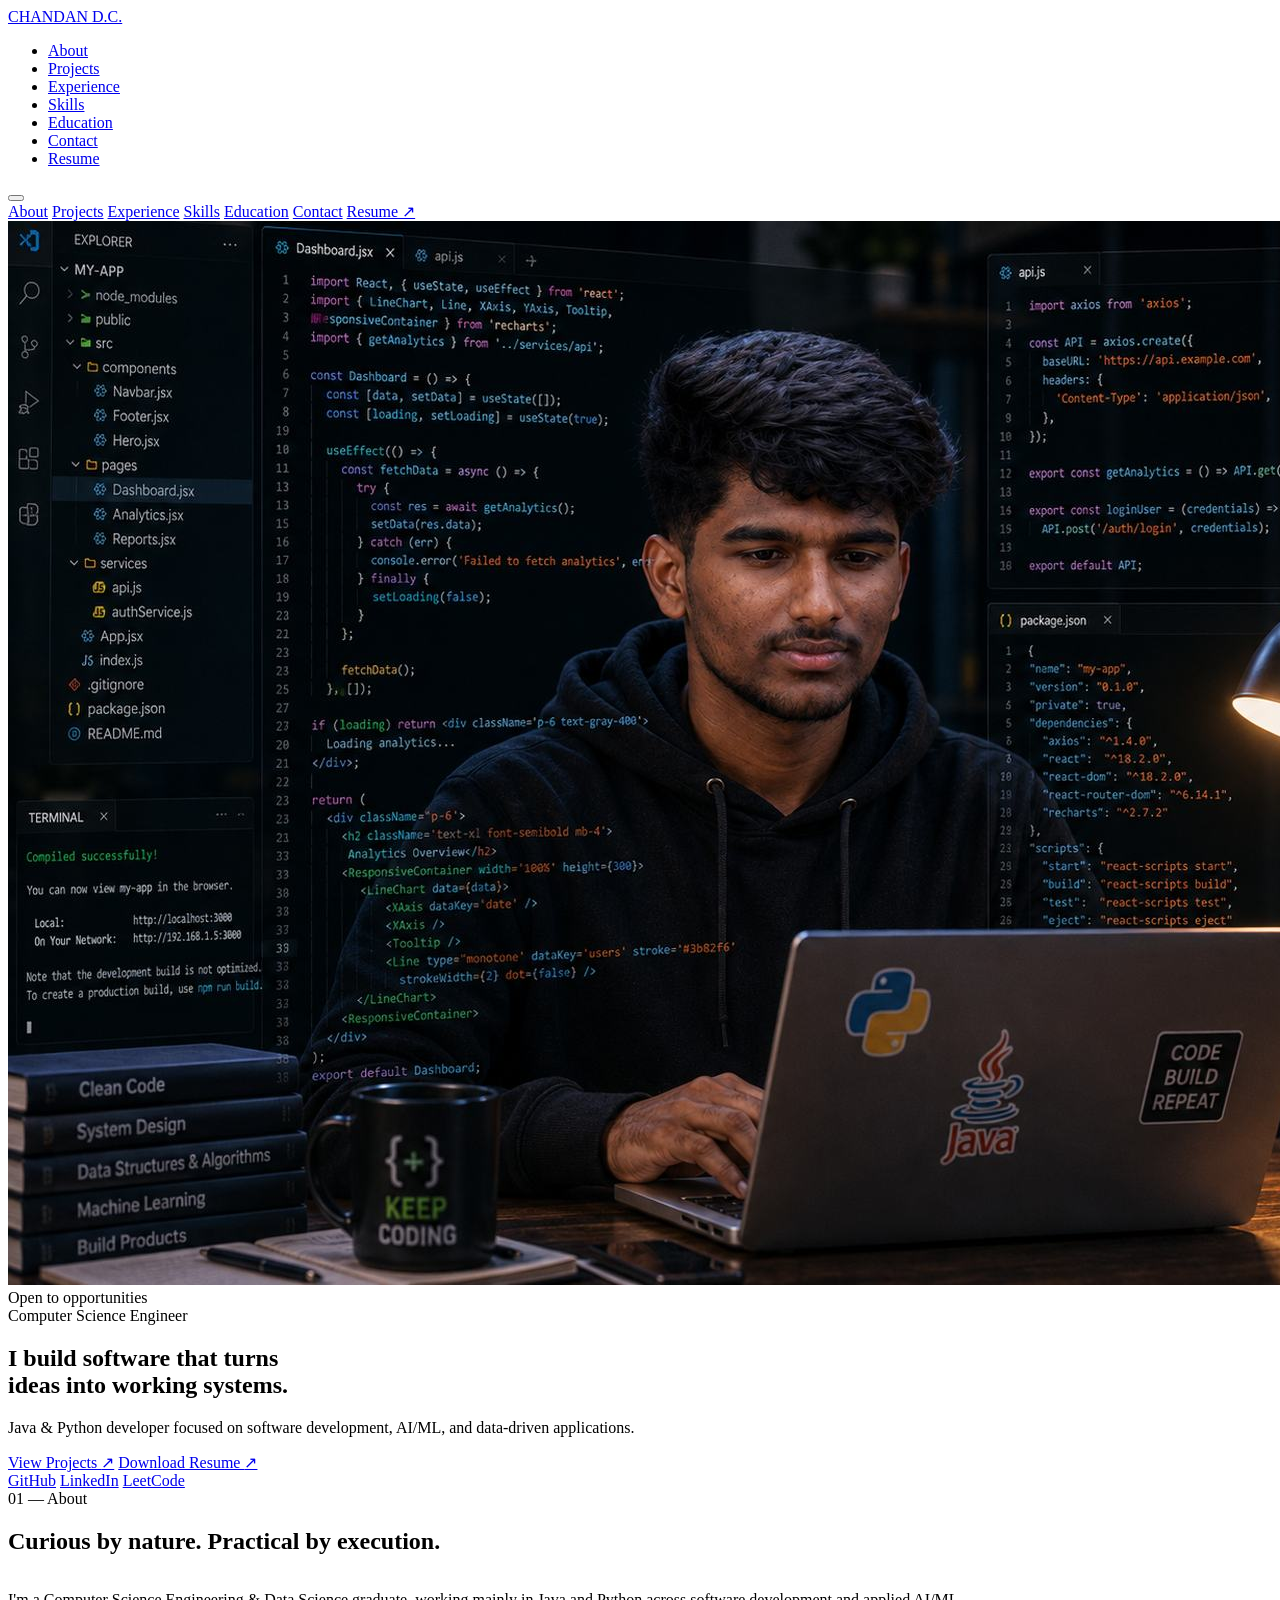
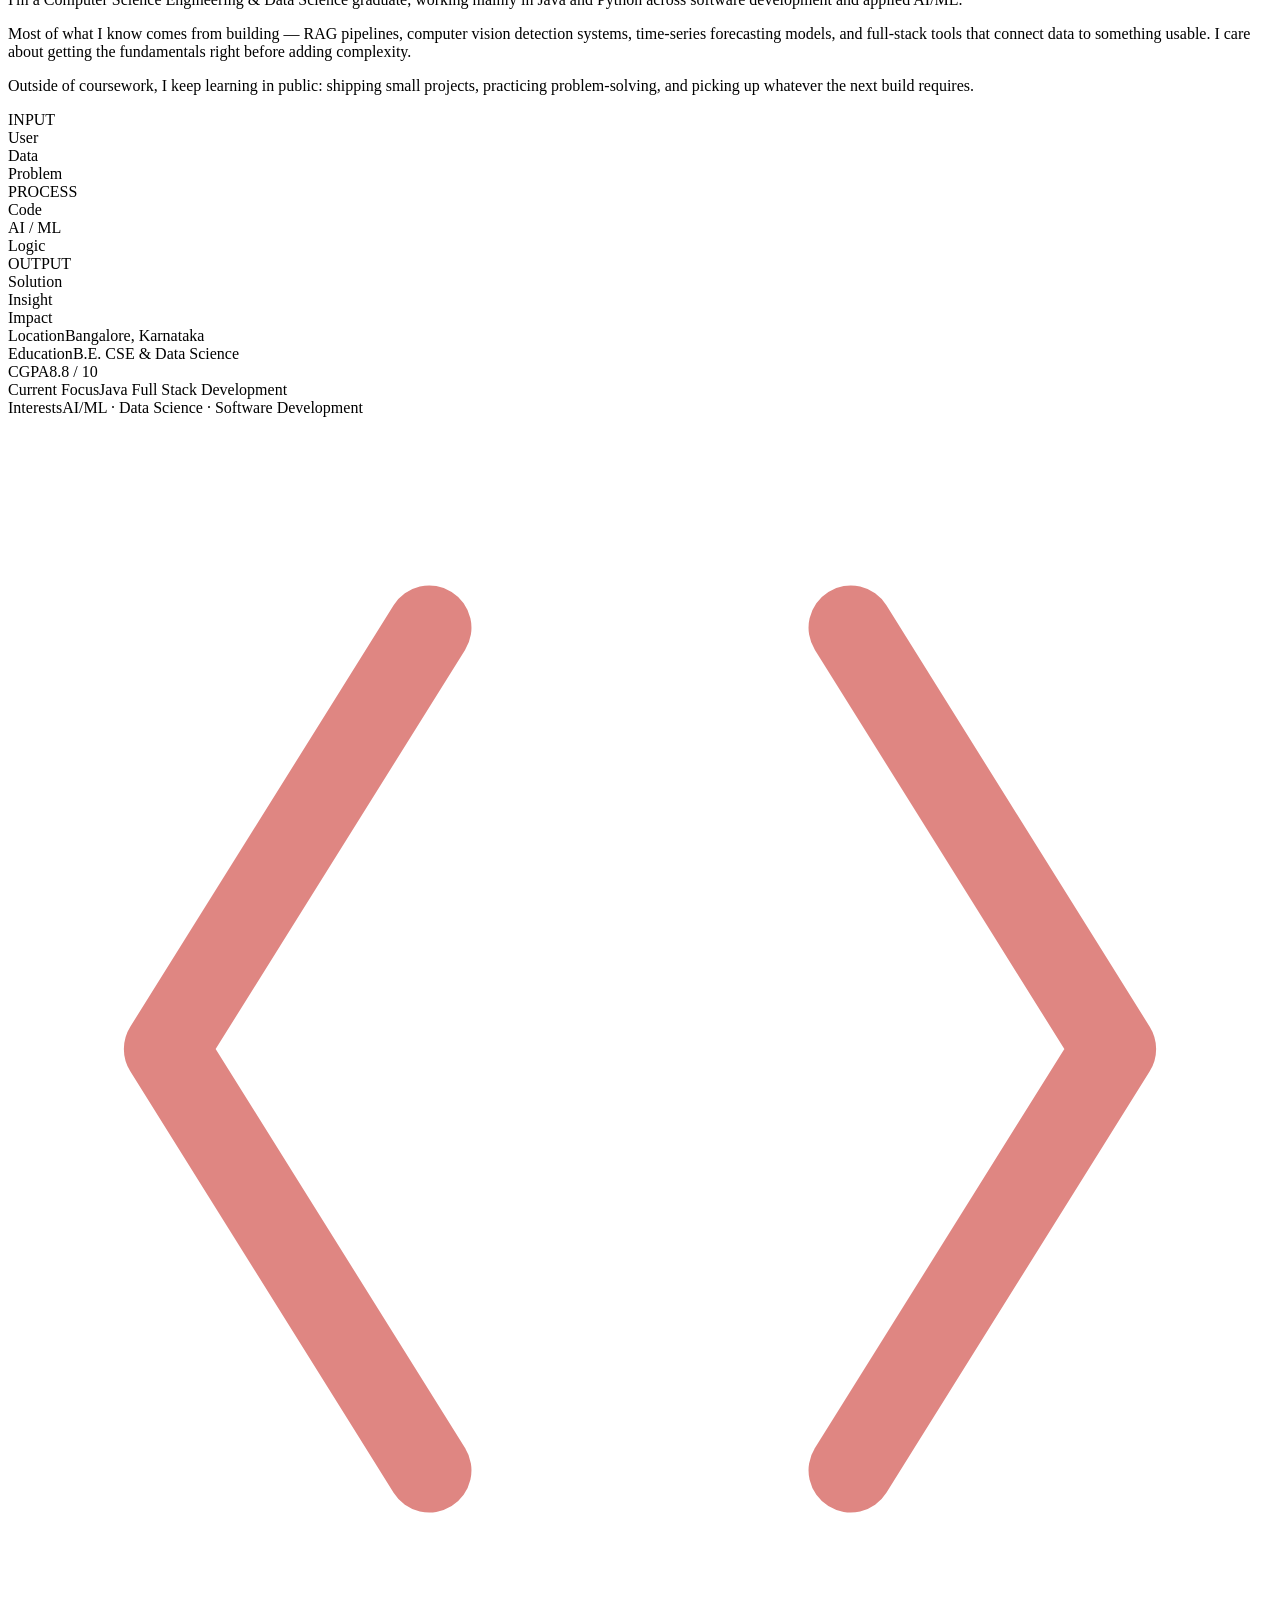
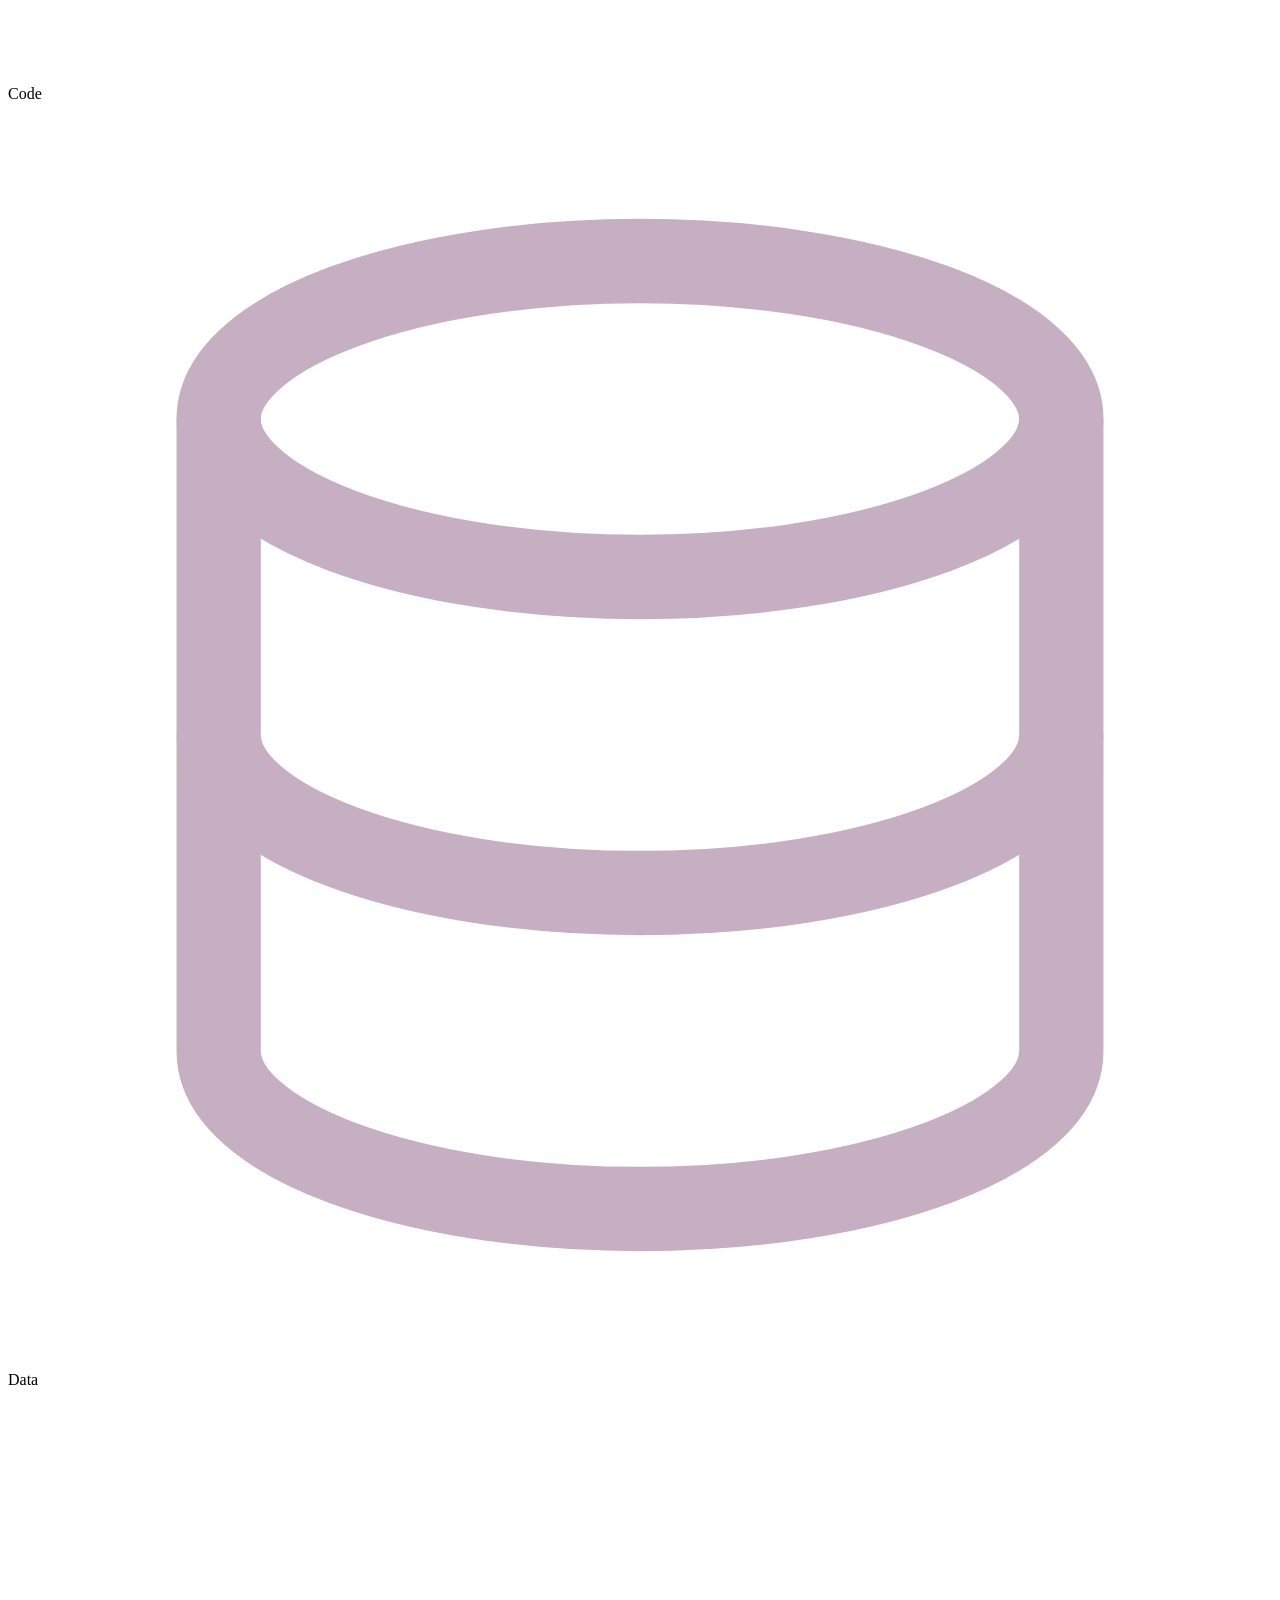
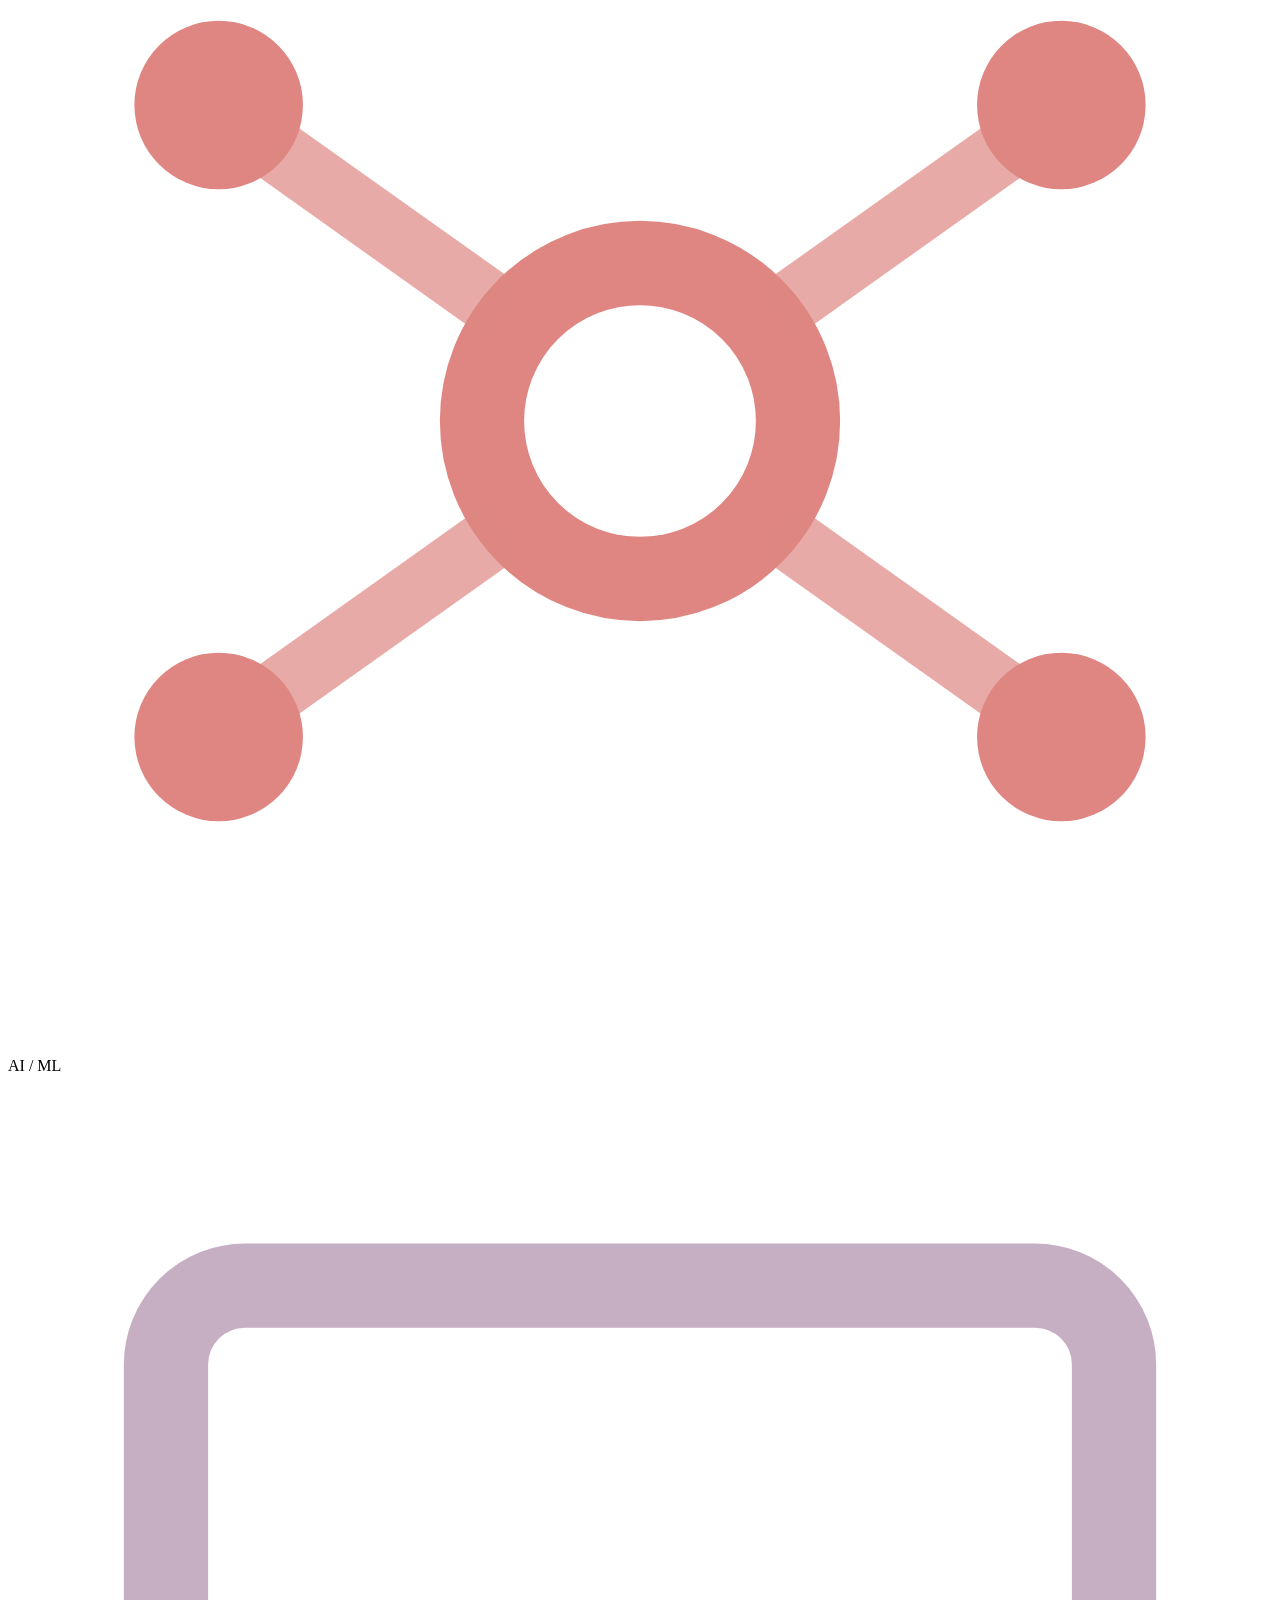
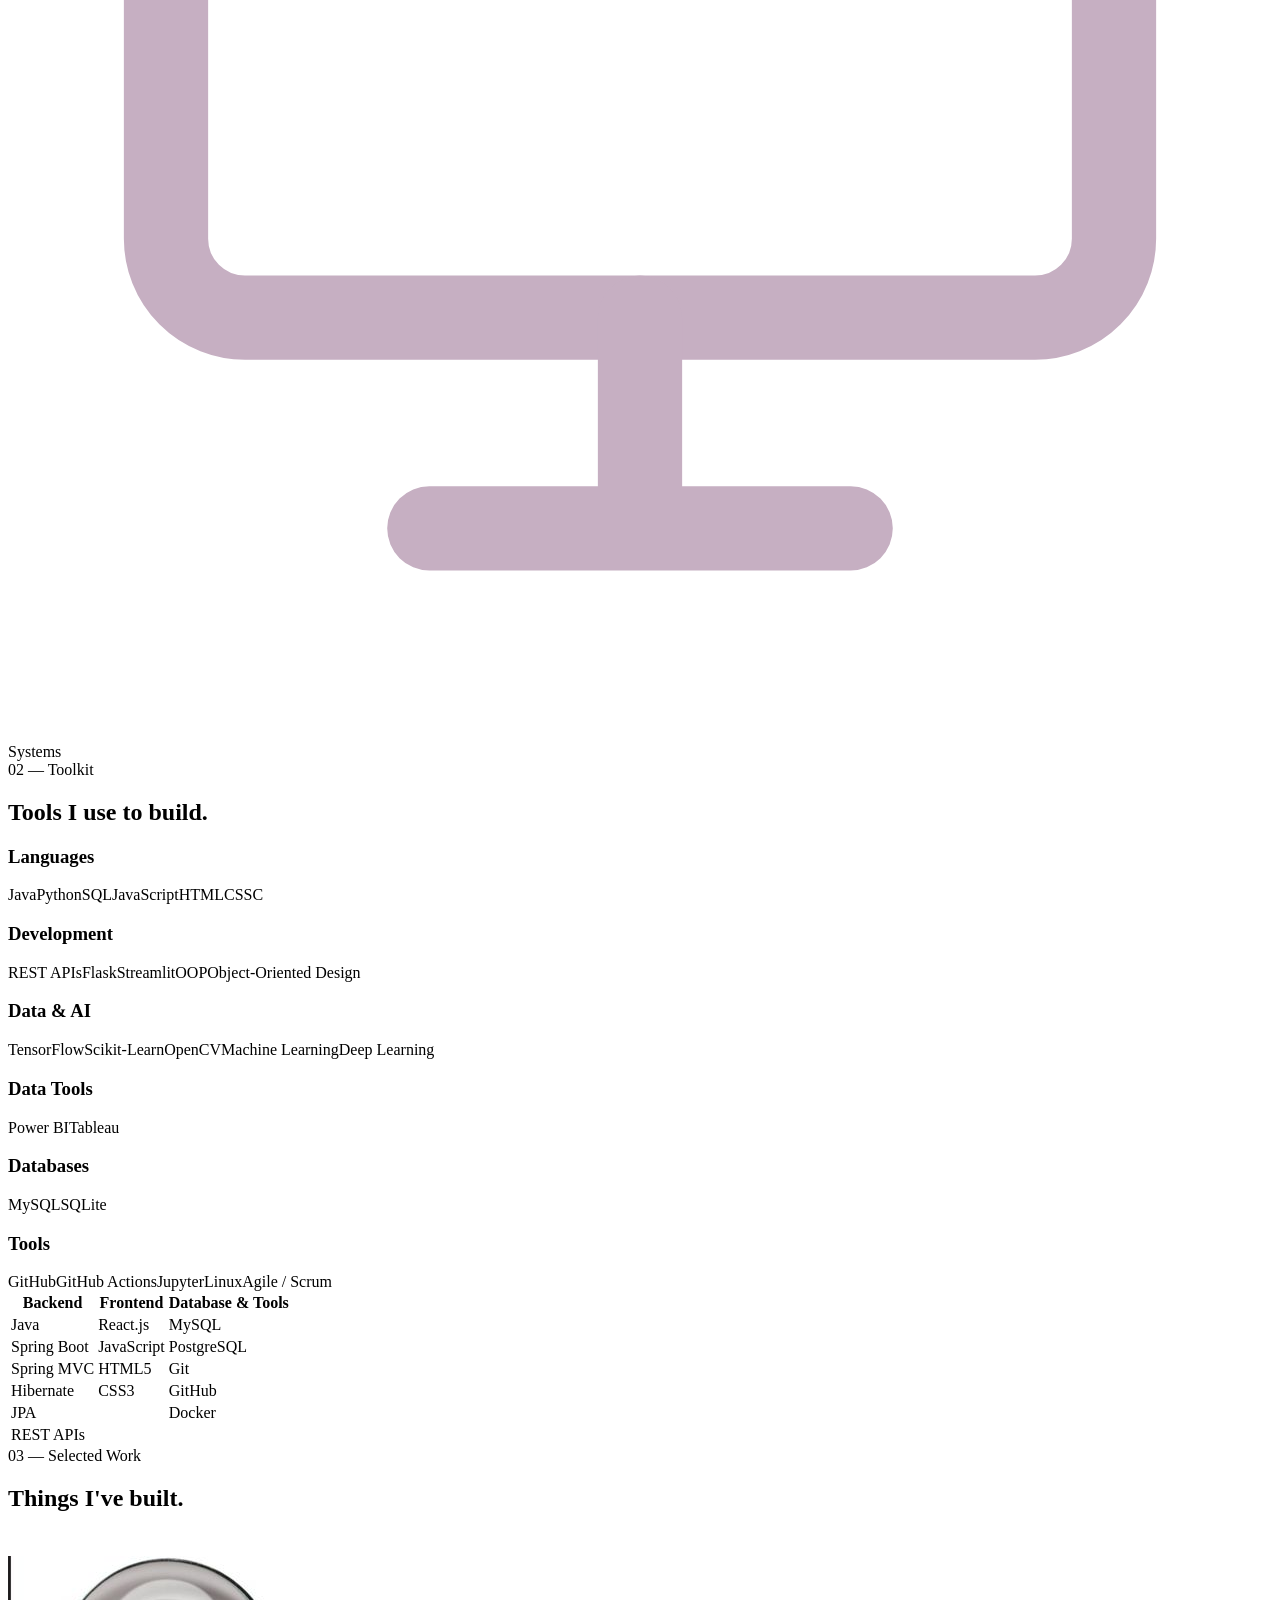
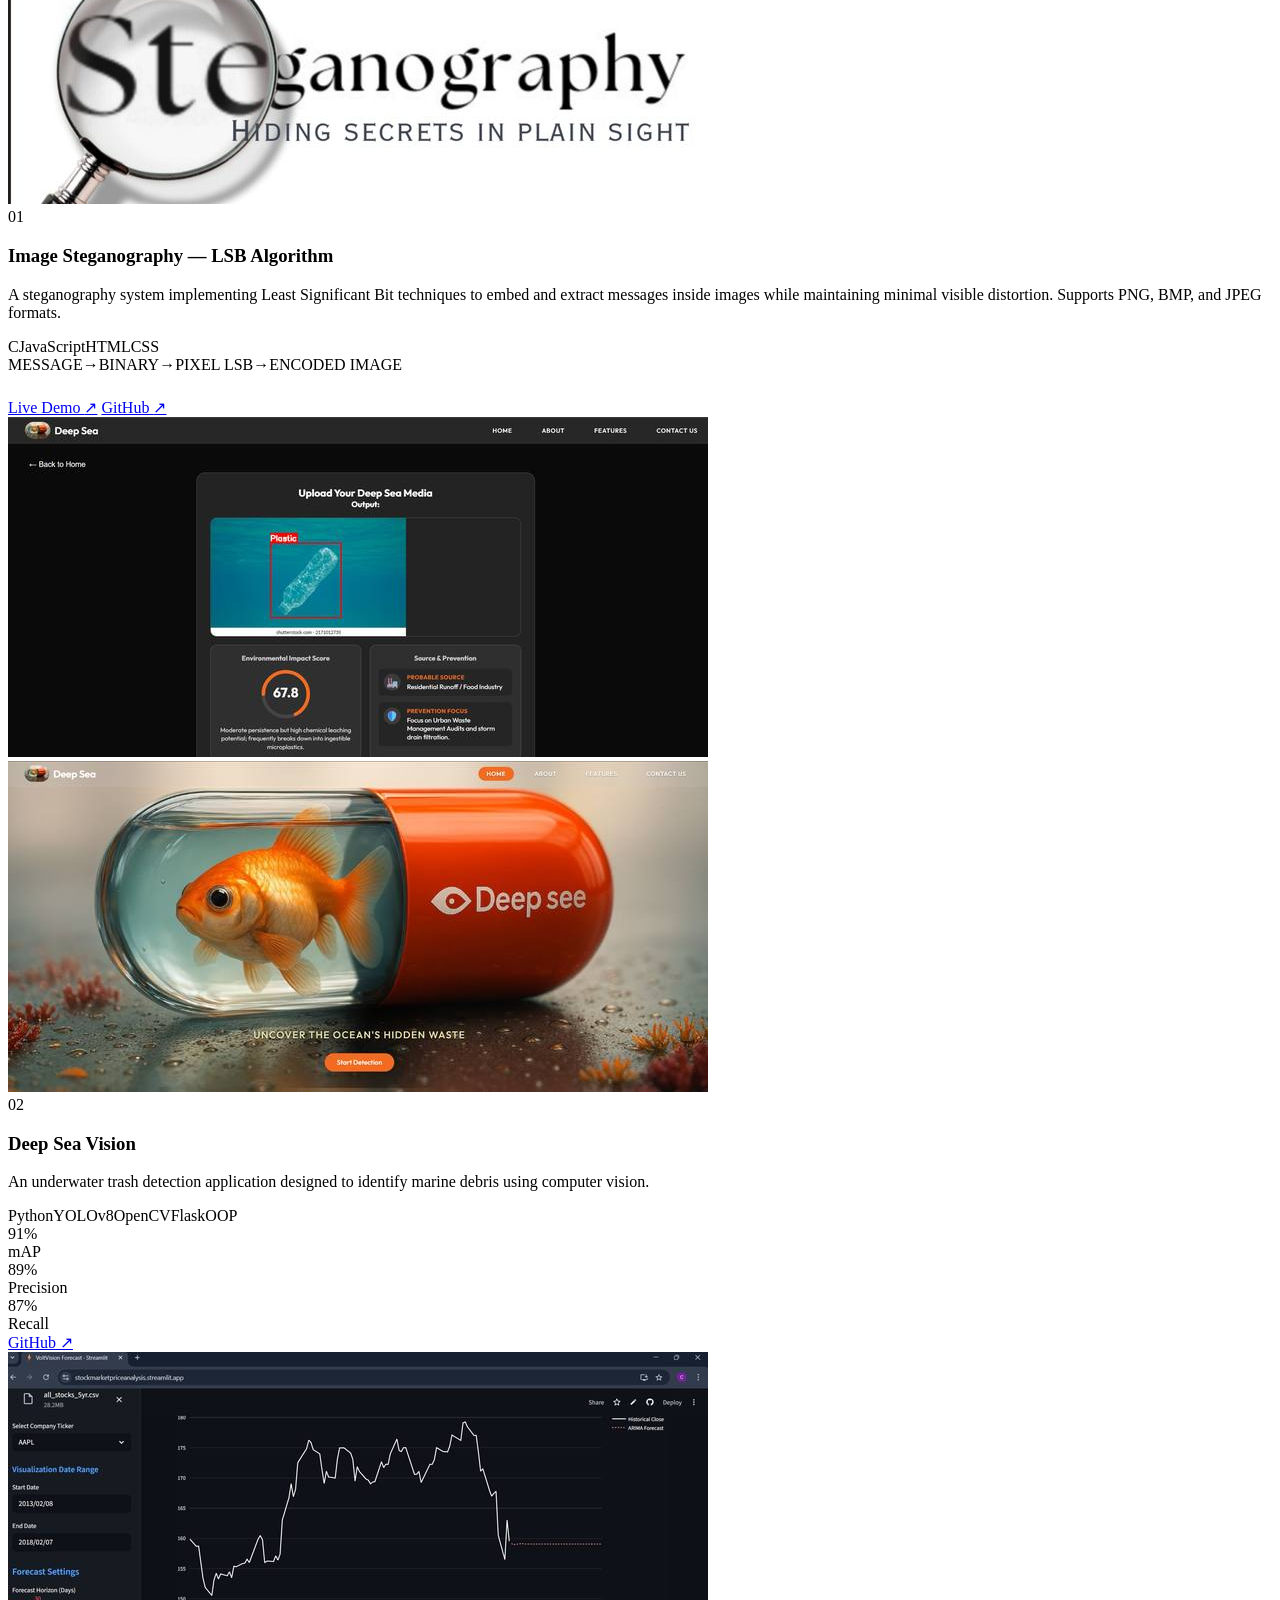
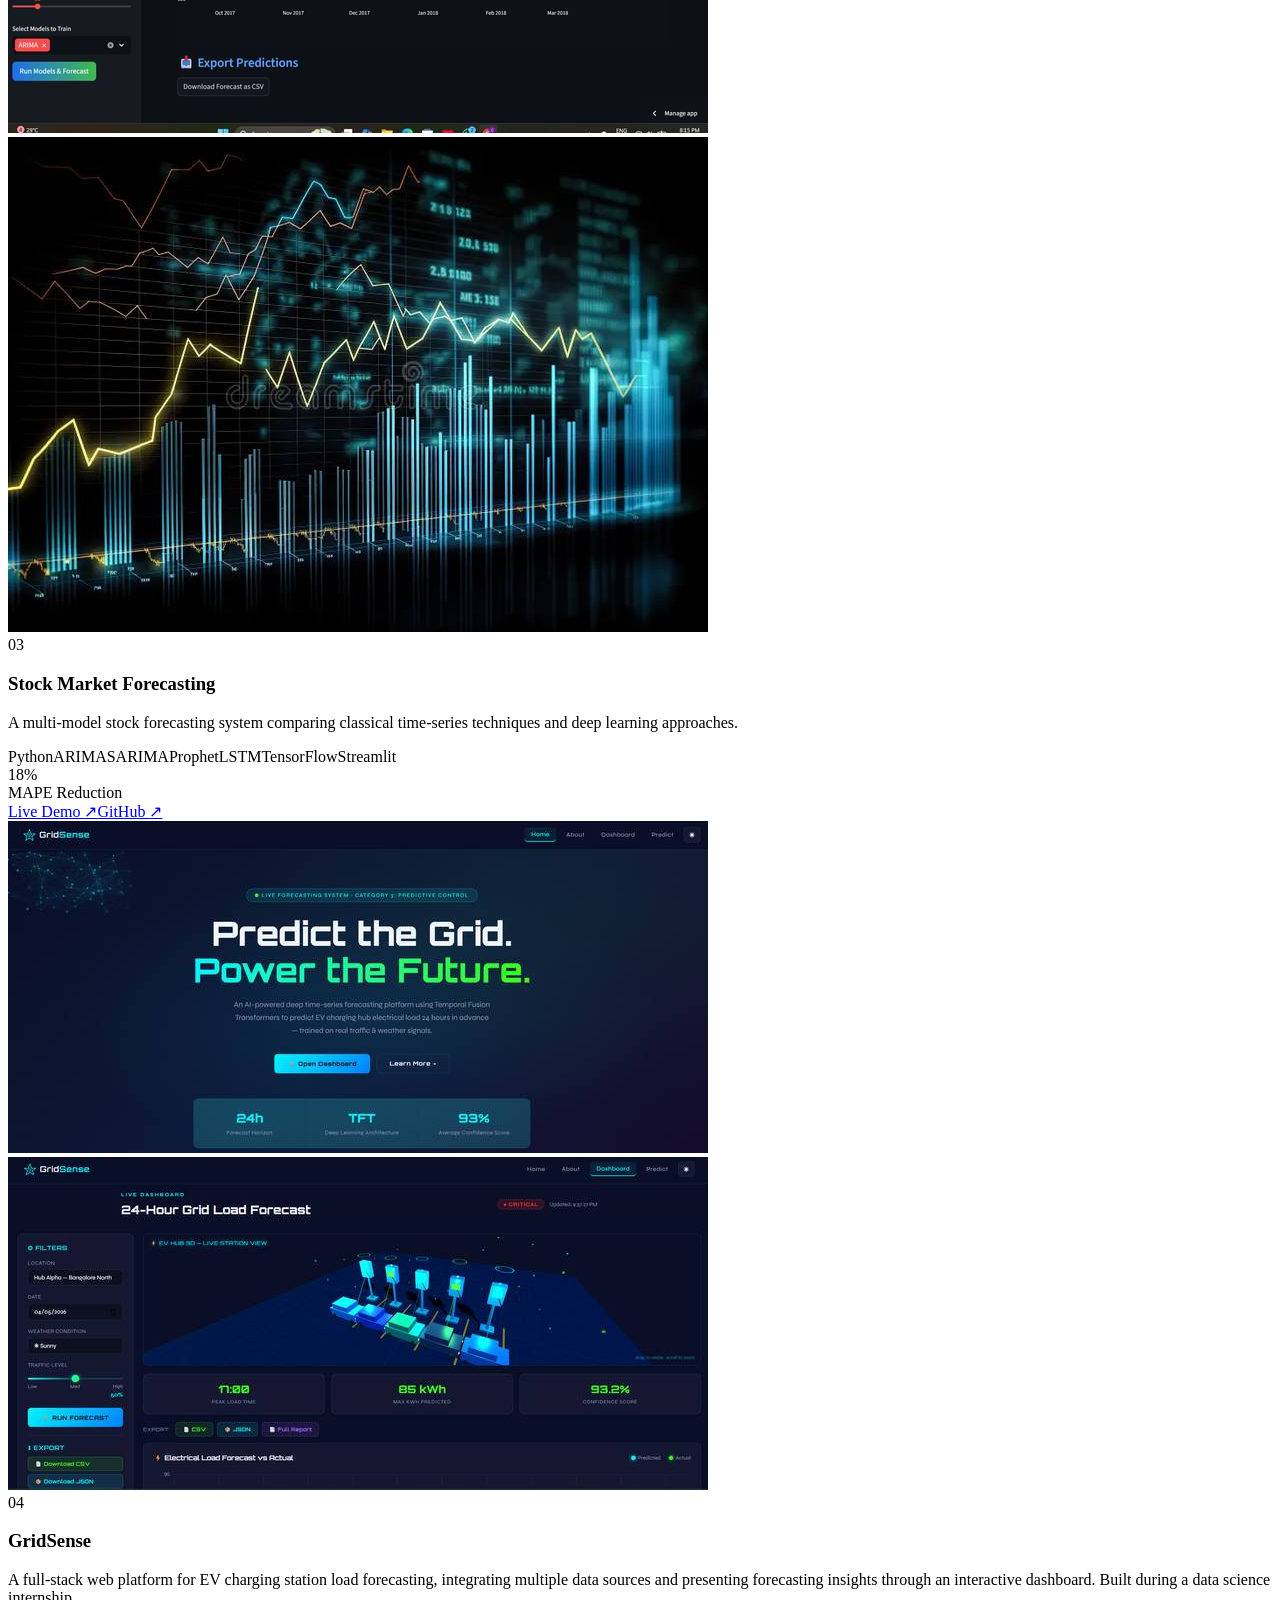
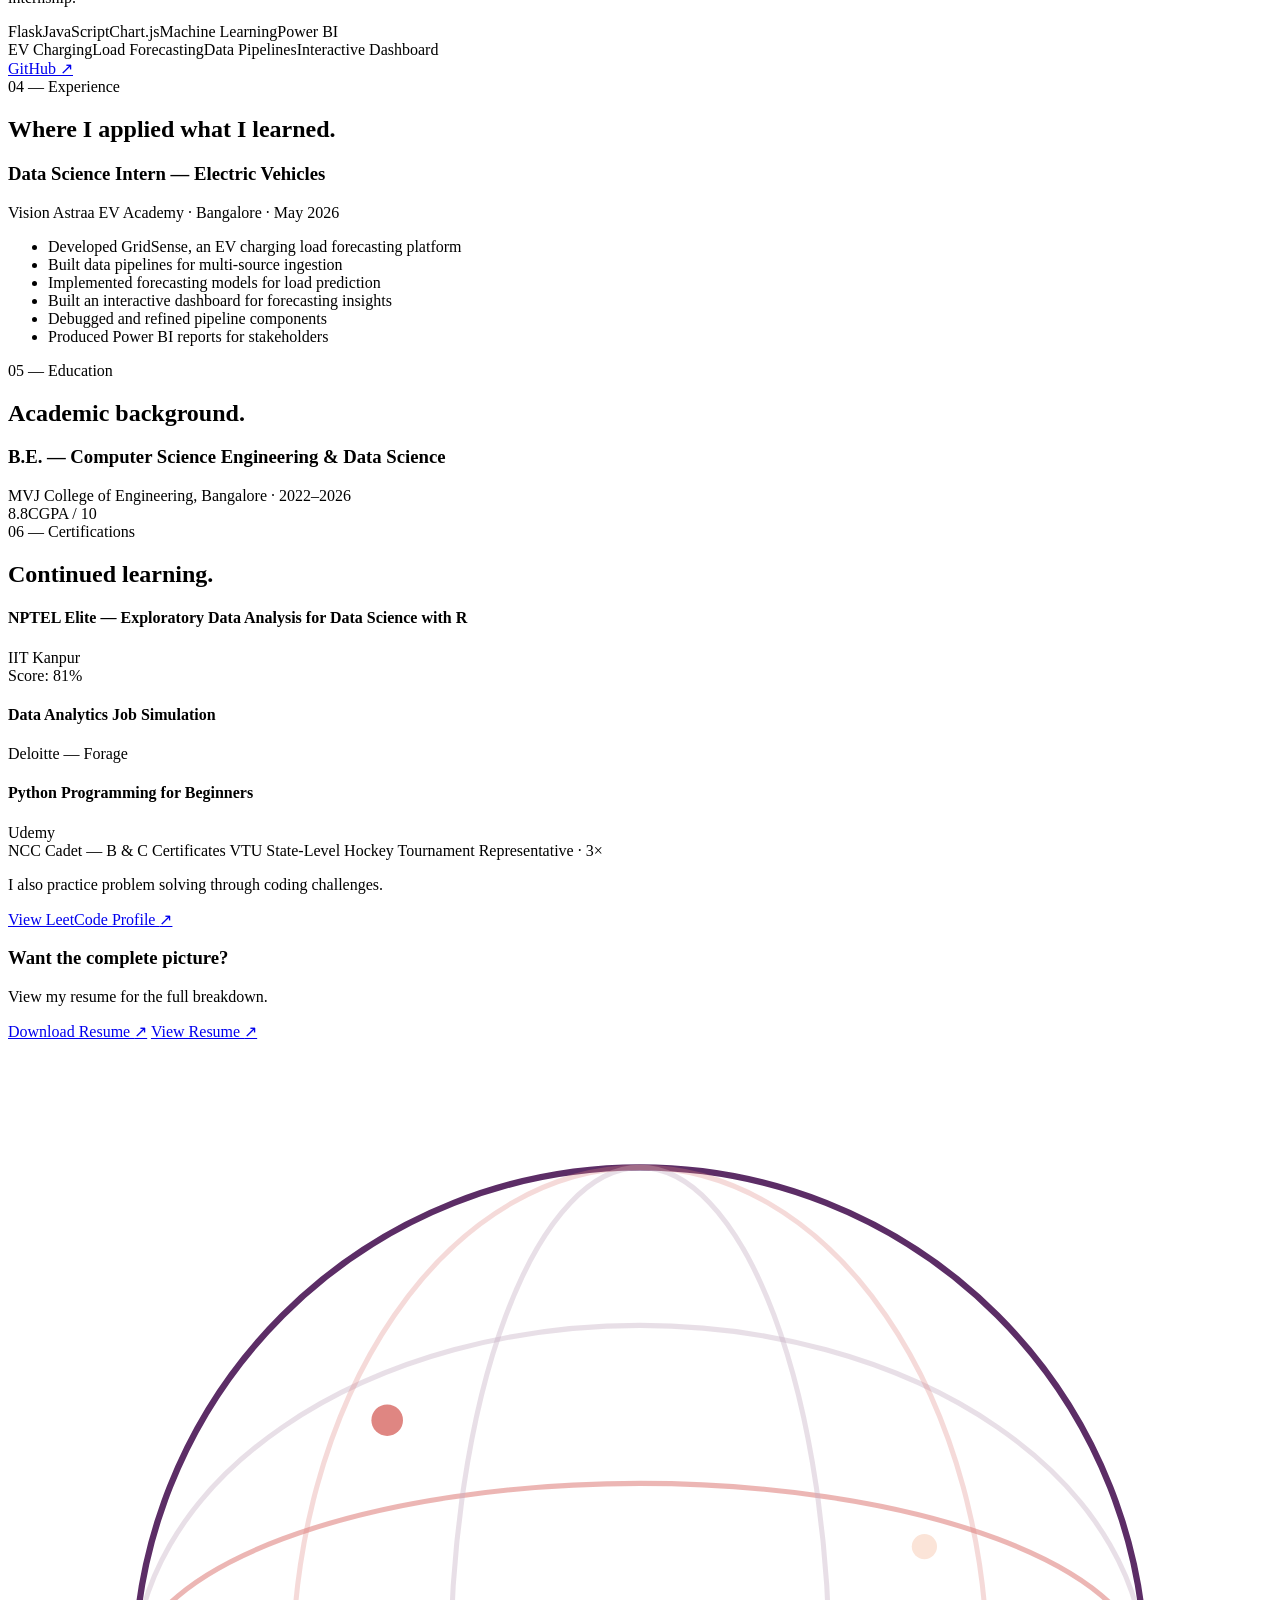
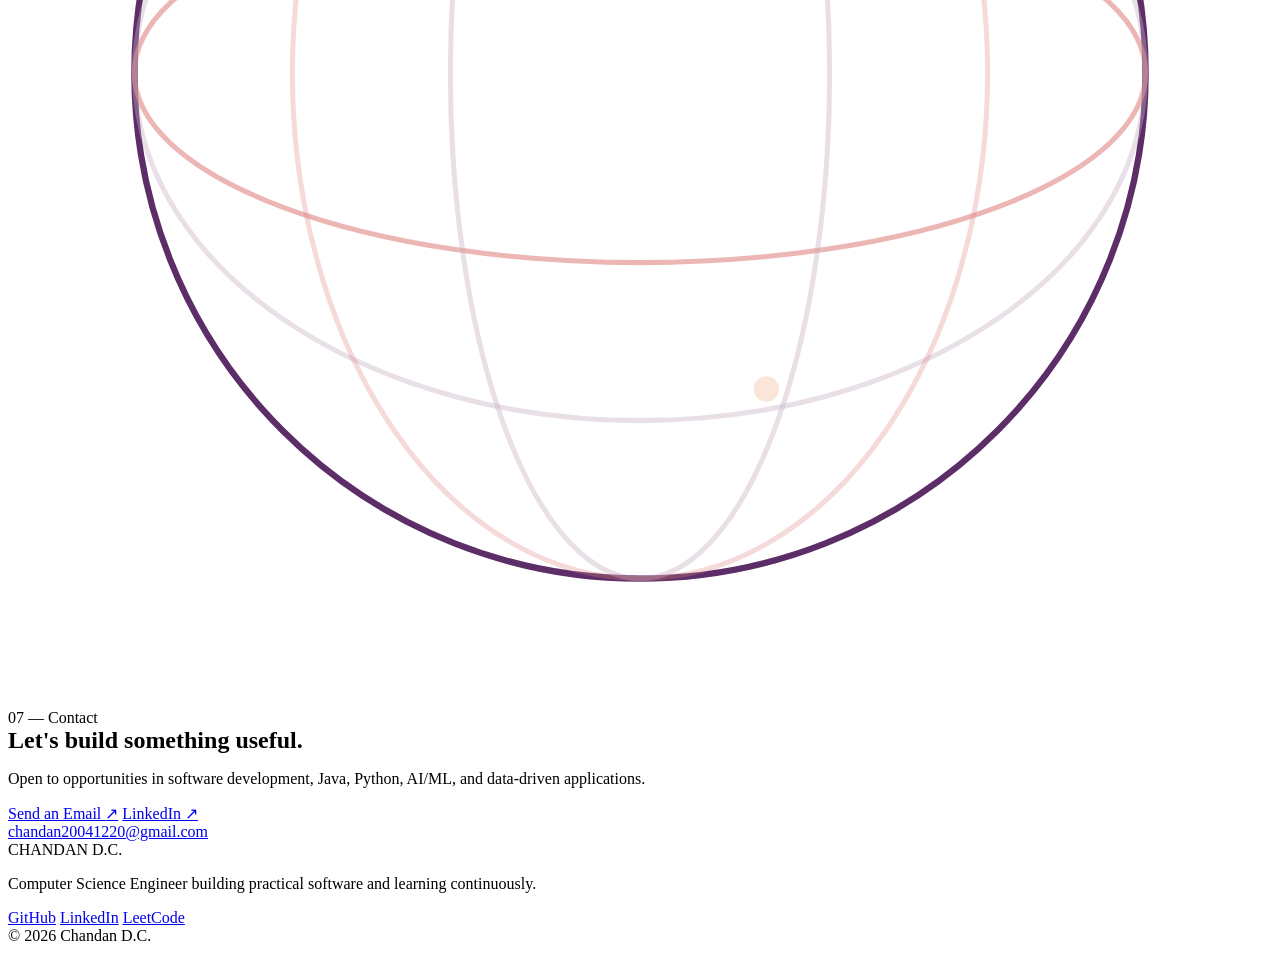
==== index.html @ 2a5ee775 "Added index.html file in master" ====
<!DOCTYPE html>
<html lang="en">
<head>
<meta charset="UTF-8" />
<meta name="viewport" content="width=device-width, initial-scale=1.0" />
<title>Chandan D.C. | Computer Science Engineer | Java &amp; Python Developer</title>
<meta name="description" content="Portfolio of Chandan D.C., a Computer Science Engineer focused on Java, Python, AI/ML, Data Science, and practical software development." />
<meta property="og:title" content="Chandan D.C. | Computer Science Engineer" />
<meta property="og:description" content="Java &amp; Python Developer focused on AI/ML, Data Science, and practical software development." />
<meta property="og:type" content="website" />
<link rel="icon" href="data:image/svg+xml,%3Csvg xmlns='http://www.w3.org/2000/svg' viewBox='0 0 32 32'%3E%3Crect width='32' height='32' rx='7' fill='%23190019'/%3E%3Ccircle cx='9' cy='16' r='2.4' fill='%23DF8682'/%3E%3Ccircle cx='23' cy='9' r='2.4' fill='%235C2D66'/%3E%3Ccircle cx='23' cy='23' r='2.4' fill='%235C2D66'/%3E%3Cline x1='9' y1='16' x2='23' y2='9' stroke='%23FBE4D8' stroke-width='1' opacity='0.6'/%3E%3Cline x1='9' y1='16' x2='23' y2='23' stroke='%23FBE4D8' stroke-width='1' opacity='0.6'/%3E%3C/svg%3E" />
<link rel="preconnect" href="https://fonts.googleapis.com">
<link rel="preconnect" href="https://fonts.gstatic.com" crossorigin>
<link href="https://fonts.googleapis.com/css2?family=Manrope:wght@400;500;600;700;800&family=Inter:wght@400;500;600&family=JetBrains+Mono:wght@400;500;600&family=Playfair+Display:ital,wght@1,500;1,600&display=swap" rel="stylesheet">
<link rel="stylesheet" href="styles.css">
</head>
<body>

<div id="cursor-dot"></div>
<div id="cursor-ring"></div>
<div class="orb orb1"></div>
<div class="orb orb2"></div>
<div class="orb orb3"></div>

<header id="header">
  <nav>
    <a href="#" class="logo">CHANDAN D.C.</a>
    <ul class="nav-links">
      <li><a href="#about">About</a></li>
      <li><a href="#projects">Projects</a></li>
      <li><a href="#experience">Experience</a></li>
      <li><a href="#skills">Skills</a></li>
      <li><a href="#education">Education</a></li>
      <li><a href="#contact">Contact</a></li>
      <li><a href="#" class="resume-link" id="resumeNavLink">Resume</a></li>
    </ul>
    <button class="hamburger" id="hamburger" aria-label="Open menu" aria-expanded="false"><span></span><span></span><span></span></button>
  </nav>
</header>

<div class="mobile-menu" id="mobileMenu">
  <a href="#about">About</a>
  <a href="#projects">Projects</a>
  <a href="#experience">Experience</a>
  <a href="#skills">Skills</a>
  <a href="#education">Education</a>
  <a href="#contact">Contact</a>
  <a href="#" id="resumeMobileLink">Resume ↗</a>
</div>

<main>

  <section class="hero">
    <div class="hero-bg"><img src="[data-uri]" alt="Software engineer working across a multi-monitor development setup" loading="eager"/></div>
    <div class="hero-content-wrap">
      <div class="hero-typewriter" aria-label="Hi, I am Chandan">
        <span class="tw-line" id="twLine1"></span>
        <span class="tw-line" id="twLine2"><span class="tw-cursor" id="twCursor"></span></span>
      </div>
      <div class="hero-grid">
      <div class="hero-panel">
        <div class="status-pill"><span class="status-dot"></span> Open to opportunities</div>
        <div class="tiny-label">Computer Science Engineer</div>
        <h1>I build software that turns<br>ideas into <span class="accent-text">working systems.</span></h1>
        <p class="sub">Java &amp; Python developer focused on software development, AI/ML, and data-driven applications.</p>
        <div class="btn-row">
          <a href="#projects" class="btn btn-primary">View Projects <span class="arrow">↗</span></a>
          <a href="#" class="btn btn-secondary" id="resumeHeroLink">Download Resume <span class="arrow">↗</span></a>
        </div>
      </div>
      </div>
      <div class="hero-social-bar">
        <div class="social-row">
          <a href="https://github.com/Chandan-D-C" target="_blank" rel="noopener">GitHub</a>
          <a href="https://www.linkedin.com/in/chandan-d-c-803934272" target="_blank" rel="noopener">LinkedIn</a>
          <a href="https://leetcode.com/u/Chandan_D_C/" target="_blank" rel="noopener">LeetCode</a>
        </div>
      </div>
    </div>
  </section>

  <section id="about" class="wrap reveal">
    <div class="label">01 — About</div>
    <h2 class="heading">Curious by nature. Practical by execution.</h2>
    <div class="about-grid" style="margin-top:36px;">
      <div class="about-text">
        <p>I'm a Computer Science Engineering &amp; Data Science graduate, working mainly in Java and Python across software development and applied AI/ML.</p>
        <p>Most of what I know comes from building — RAG pipelines, computer vision detection systems, time-series forecasting models, and full-stack tools that connect data to something usable. I care about getting the fundamentals right before adding complexity.</p>
        <p>Outside of coursework, I keep learning in public: shipping small projects, practicing problem-solving, and picking up whatever the next build requires.</p>
      </div>
      <div>
        <div class="scene scene-about">
          <div class="diagram3d">
            <div class="d-line d-line1"></div>
            <div class="d-line d-line2"></div>
            <div class="d-box d-in">
              <div class="side right"></div><div class="side bottom"></div>
              <div class="face"><div class="t">INPUT</div><div class="l">User<br>Data<br>Problem</div></div>
            </div>
            <div class="d-box d-proc">
              <div class="side right"></div><div class="side bottom"></div>
              <div class="face"><div class="t">PROCESS</div><div class="l">Code<br>AI / ML<br>Logic</div></div>
            </div>
            <div class="d-box d-out">
              <div class="side right"></div><div class="side bottom"></div>
              <div class="face"><div class="t">OUTPUT</div><div class="l">Solution<br>Insight<br>Impact</div></div>
            </div>
          </div>
        </div>
        <div class="profile-card glass">
          <div class="profile-row"><span class="k">Location</span><span class="v">Bangalore, Karnataka</span></div>
          <div class="profile-row"><span class="k">Education</span><span class="v">B.E. CSE &amp; Data Science</span></div>
          <div class="profile-row"><span class="k">CGPA</span><span class="v">8.8 / 10</span></div>
          <div class="profile-row"><span class="k">Current Focus</span><span class="v">Java Full Stack Development</span></div>
          <div class="profile-row"><span class="k">Interests</span><span class="v">AI/ML · Data Science · Software Development</span></div>
        </div>
        <div class="about-icons stagger">
          <div class="icon-card glass"><svg viewBox="0 0 24 24" fill="none"><path d="M8 4L3 12l5 8M16 4l5 8-5 8" stroke="#DF8682" stroke-width="1.6" stroke-linecap="round" stroke-linejoin="round"/></svg><div class="icon-lbl">Code</div></div>
          <div class="icon-card glass"><svg viewBox="0 0 24 24" fill="none"><ellipse cx="12" cy="6" rx="8" ry="3" stroke="#C6AFC2" stroke-width="1.6"/><path d="M4 6v12c0 1.66 3.58 3 8 3s8-1.34 8-3V6" stroke="#C6AFC2" stroke-width="1.6"/><path d="M4 12c0 1.66 3.58 3 8 3s8-1.34 8-3" stroke="#C6AFC2" stroke-width="1.6"/></svg><div class="icon-lbl">Data</div></div>
          <div class="icon-card glass"><svg viewBox="0 0 24 24" fill="none"><circle cx="12" cy="12" r="3" stroke="#DF8682" stroke-width="1.6"/><circle cx="4" cy="6" r="1.6" fill="#DF8682"/><circle cx="20" cy="6" r="1.6" fill="#DF8682"/><circle cx="4" cy="18" r="1.6" fill="#DF8682"/><circle cx="20" cy="18" r="1.6" fill="#DF8682"/><path d="M9.5 10L5 6.8M14.5 10L19 6.8M9.5 14L5 17.2M14.5 14L19 17.2" stroke="#DF8682" stroke-width="1.2" opacity="0.7"/></svg><div class="icon-lbl">AI / ML</div></div>
          <div class="icon-card glass"><svg viewBox="0 0 24 24" fill="none"><rect x="3" y="4" width="18" height="12" rx="1.5" stroke="#C6AFC2" stroke-width="1.6"/><path d="M8 20h8M12 16v4" stroke="#C6AFC2" stroke-width="1.6" stroke-linecap="round"/></svg><div class="icon-lbl">Systems</div></div>
        </div>
      </div>
    </div>
  </section>

  <section id="skills" class="wrap reveal">
    <div class="label">02 — Toolkit</div>
    <h2 class="heading">Tools I use to build.</h2>
    <div class="toolkit-grid stagger">
      <div class="toolkit-group glass"><h3>Languages</h3><div class="chip-row"><span class="chip">Java</span><span class="chip">Python</span><span class="chip">SQL</span><span class="chip">JavaScript</span><span class="chip">HTML</span><span class="chip">CSS</span><span class="chip">C</span></div></div>
      <div class="toolkit-group glass"><h3>Development</h3><div class="chip-row"><span class="chip">REST APIs</span><span class="chip">Flask</span><span class="chip">Streamlit</span><span class="chip">OOP</span><span class="chip">Object-Oriented Design</span></div></div>
      <div class="toolkit-group glass"><h3>Data &amp; AI</h3><div class="chip-row"><span class="chip">TensorFlow</span><span class="chip">Scikit-Learn</span><span class="chip">OpenCV</span><span class="chip">Machine Learning</span><span class="chip">Deep Learning</span></div></div>
      <div class="toolkit-group glass"><h3>Data Tools</h3><div class="chip-row"><span class="chip">Power BI</span><span class="chip">Tableau</span></div></div>
      <div class="toolkit-group glass"><h3>Databases</h3><div class="chip-row"><span class="chip">MySQL</span><span class="chip">SQLite</span></div></div>
      <div class="toolkit-group glass"><h3>Tools</h3><div class="chip-row"><span class="chip">GitHub</span><span class="chip">GitHub Actions</span><span class="chip">Jupyter</span><span class="chip">Linux</span><span class="chip">Agile / Scrum</span></div></div>
    </div>

    <div class="stack-table-wrap glass reveal">
      <table class="stack-table">
        <thead>
          <tr><th>Backend</th><th>Frontend</th><th>Database &amp; Tools</th></tr>
        </thead>
        <tbody>
          <tr><td>Java</td><td>React.js</td><td>MySQL</td></tr>
          <tr><td>Spring Boot</td><td>JavaScript</td><td>PostgreSQL</td></tr>
          <tr><td>Spring MVC</td><td>HTML5</td><td>Git</td></tr>
          <tr><td>Hibernate</td><td>CSS3</td><td>GitHub</td></tr>
          <tr><td>JPA</td><td></td><td>Docker</td></tr>
          <tr><td>REST APIs</td><td></td><td></td></tr>
        </tbody>
      </table>
    </div>
  </section>

  <section id="projects" class="wrap reveal">
    <div class="label">03 — Selected Work</div>
    <h2 class="heading">Things I've built.</h2>
    <div style="margin-top:44px;">

      <article class="project-card glass">
        <div class="project-thumb"><div class="thumb-img-single"><img src="[data-uri]" alt="Image Steganography — encode interface screenshot" loading="lazy"/></div></div>
        <div class="project-top"><div><div class="project-num">01</div><h3>Image Steganography — LSB Algorithm</h3></div></div>
        <p class="desc">A steganography system implementing Least Significant Bit techniques to embed and extract messages inside images while maintaining minimal visible distortion. Supports PNG, BMP, and JPEG formats.</p>
        <div class="tag-row"><span class="tag">C</span><span class="tag">JavaScript</span><span class="tag">HTML</span><span class="tag">CSS</span></div>
        <div class="flow-diagram"><span class="flow-step">MESSAGE</span><span class="flow-arrow">→</span><span class="flow-step">BINARY</span><span class="flow-arrow">→</span><span class="flow-step">PIXEL LSB</span><span class="flow-arrow">→</span><span class="flow-step">ENCODED IMAGE</span></div>
        <div class="project-links" style="margin-top:24px;">
          <a href="https://peppy-belekoy-7ce95c.netlify.app" target="_blank" rel="noopener">Live Demo <span class="arrow">↗</span></a>
          <a href="https://github.com/Chandan-D-C/Secret_pixel" target="_blank" rel="noopener">GitHub <span class="arrow">↗</span></a>
        </div>
      </article>

      <article class="project-card glass">
        <div class="project-thumb"><div class="thumb-img-split"><img src="[data-uri]" alt="Deep Sea Vision — detection output and landing page screenshots" loading="lazy"/><img src="[data-uri]" alt="Deep Sea Vision — detection output and landing page screenshots" loading="lazy"/></div></div>
        <div class="project-top"><div><div class="project-num">02</div><h3>Deep Sea Vision</h3></div></div>
        <p class="desc">An underwater trash detection application designed to identify marine debris using computer vision.</p>
        <div class="tag-row"><span class="tag">Python</span><span class="tag">YOLOv8</span><span class="tag">OpenCV</span><span class="tag">Flask</span><span class="tag">OOP</span></div>
        <div class="metrics-row"><div class="metric"><div class="num">91%</div><div class="lbl">mAP</div></div><div class="metric"><div class="num">89%</div><div class="lbl">Precision</div></div><div class="metric"><div class="num">87%</div><div class="lbl">Recall</div></div></div>
        <div class="project-links"><a href="https://github.com/Chandan-D-C/Underwater-Trash-Detection--Deep-sea-vision" target="_blank" rel="noopener">GitHub <span class="arrow">↗</span></a></div>
      </article>

      <article class="project-card glass">
        <div class="project-thumb"><div class="thumb-img-split"><img src="[data-uri]" alt="Stock Market Forecasting — app screenshot and chart visual" loading="lazy"/><img src="[data-uri]" alt="Stock Market Forecasting — app screenshot and chart visual" loading="lazy"/></div></div>
        <div class="project-top"><div><div class="project-num">03</div><h3>Stock Market Forecasting</h3></div></div>
        <p class="desc">A multi-model stock forecasting system comparing classical time-series techniques and deep learning approaches.</p>
        <div class="tag-row"><span class="tag">Python</span><span class="tag">ARIMA</span><span class="tag">SARIMA</span><span class="tag">Prophet</span><span class="tag">LSTM</span><span class="tag">TensorFlow</span><span class="tag">Streamlit</span></div>
        <div class="metrics-row"><div class="metric"><div class="num">18%</div><div class="lbl">MAPE Reduction</div></div></div>
        <div class="project-links"><a href="https://stockmarketpriceanalysis.streamlit.app/" target="_blank" rel="noopener">Live Demo <span class="arrow">↗</span></a><a href="https://github.com/Chandan-D-C/-Stock-Market-Price-Forecasting-using-Time-Series-Analysis-and-Deep-Learning" target="_blank" rel="noopener">GitHub <span class="arrow">↗</span></a></div>
      </article>

      <article class="project-card glass">
        <div class="project-thumb"><div class="thumb-img-split"><img src="[data-uri]" alt="GridSense — landing page and dashboard screenshots" loading="lazy"/><img src="[data-uri]" alt="GridSense — landing page and dashboard screenshots" loading="lazy"/></div></div>
        <div class="project-top"><div><div class="project-num">04</div><h3>GridSense</h3></div></div>
        <p class="desc">A full-stack web platform for EV charging station load forecasting, integrating multiple data sources and presenting forecasting insights through an interactive dashboard. Built during a data science internship.</p>
        <div class="tag-row"><span class="tag">Flask</span><span class="tag">JavaScript</span><span class="tag">Chart.js</span><span class="tag">Machine Learning</span><span class="tag">Power BI</span></div>
        <div class="tag-row"><span class="tag">EV Charging</span><span class="tag">Load Forecasting</span><span class="tag">Data Pipelines</span><span class="tag">Interactive Dashboard</span></div>
        <div class="project-links"><a href="https://github.com/Chandan-D-C/GridSense-EV-Charging-Station-Grid-Load-Forecasting-System" target="_blank" rel="noopener">GitHub <span class="arrow">↗</span></a></div>
      </article>

    </div>
  </section>

  <section id="experience" class="wrap reveal">
    <div class="label">04 — Experience</div>
    <h2 class="heading">Where I applied what I learned.</h2>
    <div class="timeline">
      <div class="tl-item">
        <div class="tl-dot"></div>
        <h3>Data Science Intern — Electric Vehicles</h3>
        <div class="tl-meta">Vision Astraa EV Academy · Bangalore · May 2026</div>
        <ul>
          <li>Developed GridSense, an EV charging load forecasting platform</li>
          <li>Built data pipelines for multi-source ingestion</li>
          <li>Implemented forecasting models for load prediction</li>
          <li>Built an interactive dashboard for forecasting insights</li>
          <li>Debugged and refined pipeline components</li>
          <li>Produced Power BI reports for stakeholders</li>
        </ul>
      </div>
    </div>
  </section>

  <section id="education" class="wrap reveal">
    <div class="label">05 — Education</div>
    <h2 class="heading">Academic background.</h2>
    <div class="edu-card glass">
      <div><h3>B.E. — Computer Science Engineering &amp; Data Science</h3><div class="meta">MVJ College of Engineering, Bangalore · 2022–2026</div></div>
      <div class="cgpa-badge">8.8<span class="lbl">CGPA / 10</span></div>
    </div>
  </section>

  <section class="wrap reveal">
    <div class="label">06 — Certifications</div>
    <h2 class="heading">Continued learning.</h2>
    <div class="cert-grid stagger">
      <div class="cert-card glass"><h4>NPTEL Elite — Exploratory Data Analysis for Data Science with R</h4><div class="org">IIT Kanpur</div><div class="score">Score: 81%</div></div>
      <div class="cert-card glass"><h4>Data Analytics Job Simulation</h4><div class="org">Deloitte — Forage</div></div>
      <div class="cert-card glass"><h4>Python Programming for Beginners</h4><div class="org">Udemy</div></div>
    </div>
    <div class="ach-row">
      <span class="ach-pill">NCC Cadet — B &amp; C Certificates</span>
      <span class="ach-pill">VTU State-Level Hockey Tournament Representative · 3×</span>
    </div>
  </section>

  <section class="wrap reveal">
    <div class="beyond glass">
      <p>I also practice problem solving through coding challenges.</p>
      <a href="https://leetcode.com/u/Chandan_D_C/" target="_blank" rel="noopener" class="btn btn-secondary">View LeetCode Profile <span class="arrow">↗</span></a>
    </div>
  </section>

  <section class="wrap reveal">
    <div class="resume-cta glass">
      <h3>Want the complete picture?</h3>
      <p>View my resume for the full breakdown.</p>
      <div class="btn-row">
        <a href="#" class="btn btn-primary" id="resumeCtaDownload">Download Resume <span class="arrow">↗</span></a>
        <a href="#" class="btn btn-secondary" id="resumeCtaView">View Resume <span class="arrow">↗</span></a>
      </div>
    </div>
  </section>

  <section id="contact" class="wrap reveal">
    <div class="contact-inner">
      <div class="globe-wrap">
        <svg viewBox="0 0 200 200">
          <circle cx="100" cy="100" r="80" fill="none" stroke="#5C2D66" stroke-width="1"/>
          <ellipse cx="100" cy="100" rx="80" ry="30" fill="none" stroke="#DF8682" stroke-width="0.8" opacity="0.6"/>
          <ellipse cx="100" cy="100" rx="80" ry="55" fill="none" stroke="#C6AFC2" stroke-width="0.8" opacity="0.4"/>
          <ellipse cx="100" cy="100" rx="30" ry="80" fill="none" stroke="#C6AFC2" stroke-width="0.8" opacity="0.4"/>
          <ellipse cx="100" cy="100" rx="55" ry="80" fill="none" stroke="#DF8682" stroke-width="0.8" opacity="0.3"/>
          <circle cx="60" cy="60" r="2.5" fill="#DF8682"/><circle cx="145" cy="80" r="2" fill="#FBE4D8"/><circle cx="120" cy="150" r="2" fill="#FBE4D8"/>
        </svg>
      </div>
      <div class="label" style="justify-content:center;">07 — Contact</div>
      <h2 class="heading" style="margin:0 auto;">Let's build something useful.</h2>
      <p class="sub">Open to opportunities in software development, Java, Python, AI/ML, and data-driven applications.</p>
      <div class="btn-row">
        <a href="mailto:chandan20041220@gmail.com" class="btn btn-primary">Send an Email <span class="arrow">↗</span></a>
        <a href="https://www.linkedin.com/in/chandan-d-c-803934272" target="_blank" rel="noopener" class="btn btn-secondary">LinkedIn <span class="arrow">↗</span></a>
      </div>
      <a href="mailto:chandan20041220@gmail.com" class="contact-email">chandan20041220@gmail.com</a>
    </div>
  </section>

</main>

<footer>
  <div class="wrap footer-inner">
    <div class="footer-left"><div class="logo">CHANDAN D.C.</div><p>Computer Science Engineer building practical software and learning continuously.</p></div>
    <div class="footer-right">
      <a href="https://github.com/Chandan-D-C" target="_blank" rel="noopener">GitHub</a>
      <a href="https://www.linkedin.com/in/chandan-d-c-803934272" target="_blank" rel="noopener">LinkedIn</a>
      <a href="https://leetcode.com/u/Chandan_D_C/" target="_blank" rel="noopener">LeetCode</a>
    </div>
  </div>
  <div class="wrap footer-bottom">© 2026 Chandan D.C.</div>
</footer>

<script src="script.js"></script>
</body>
</html>
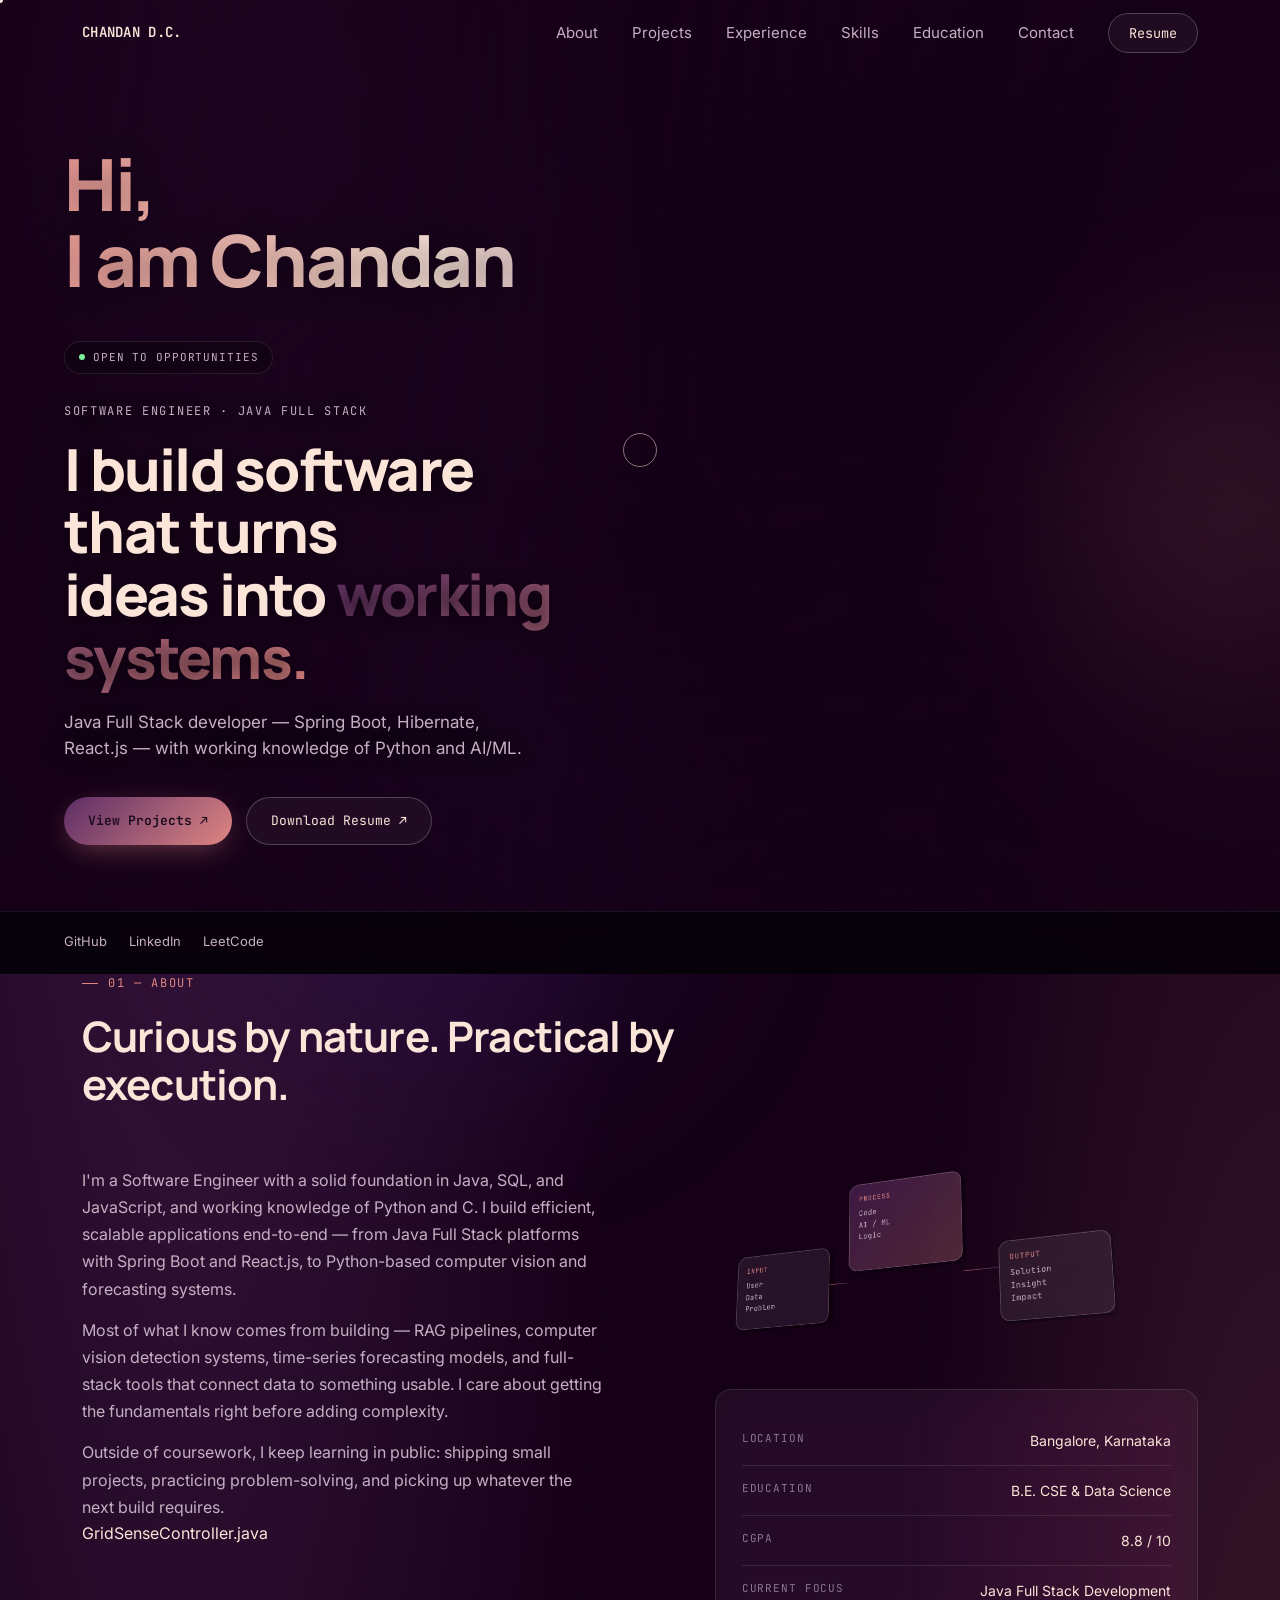
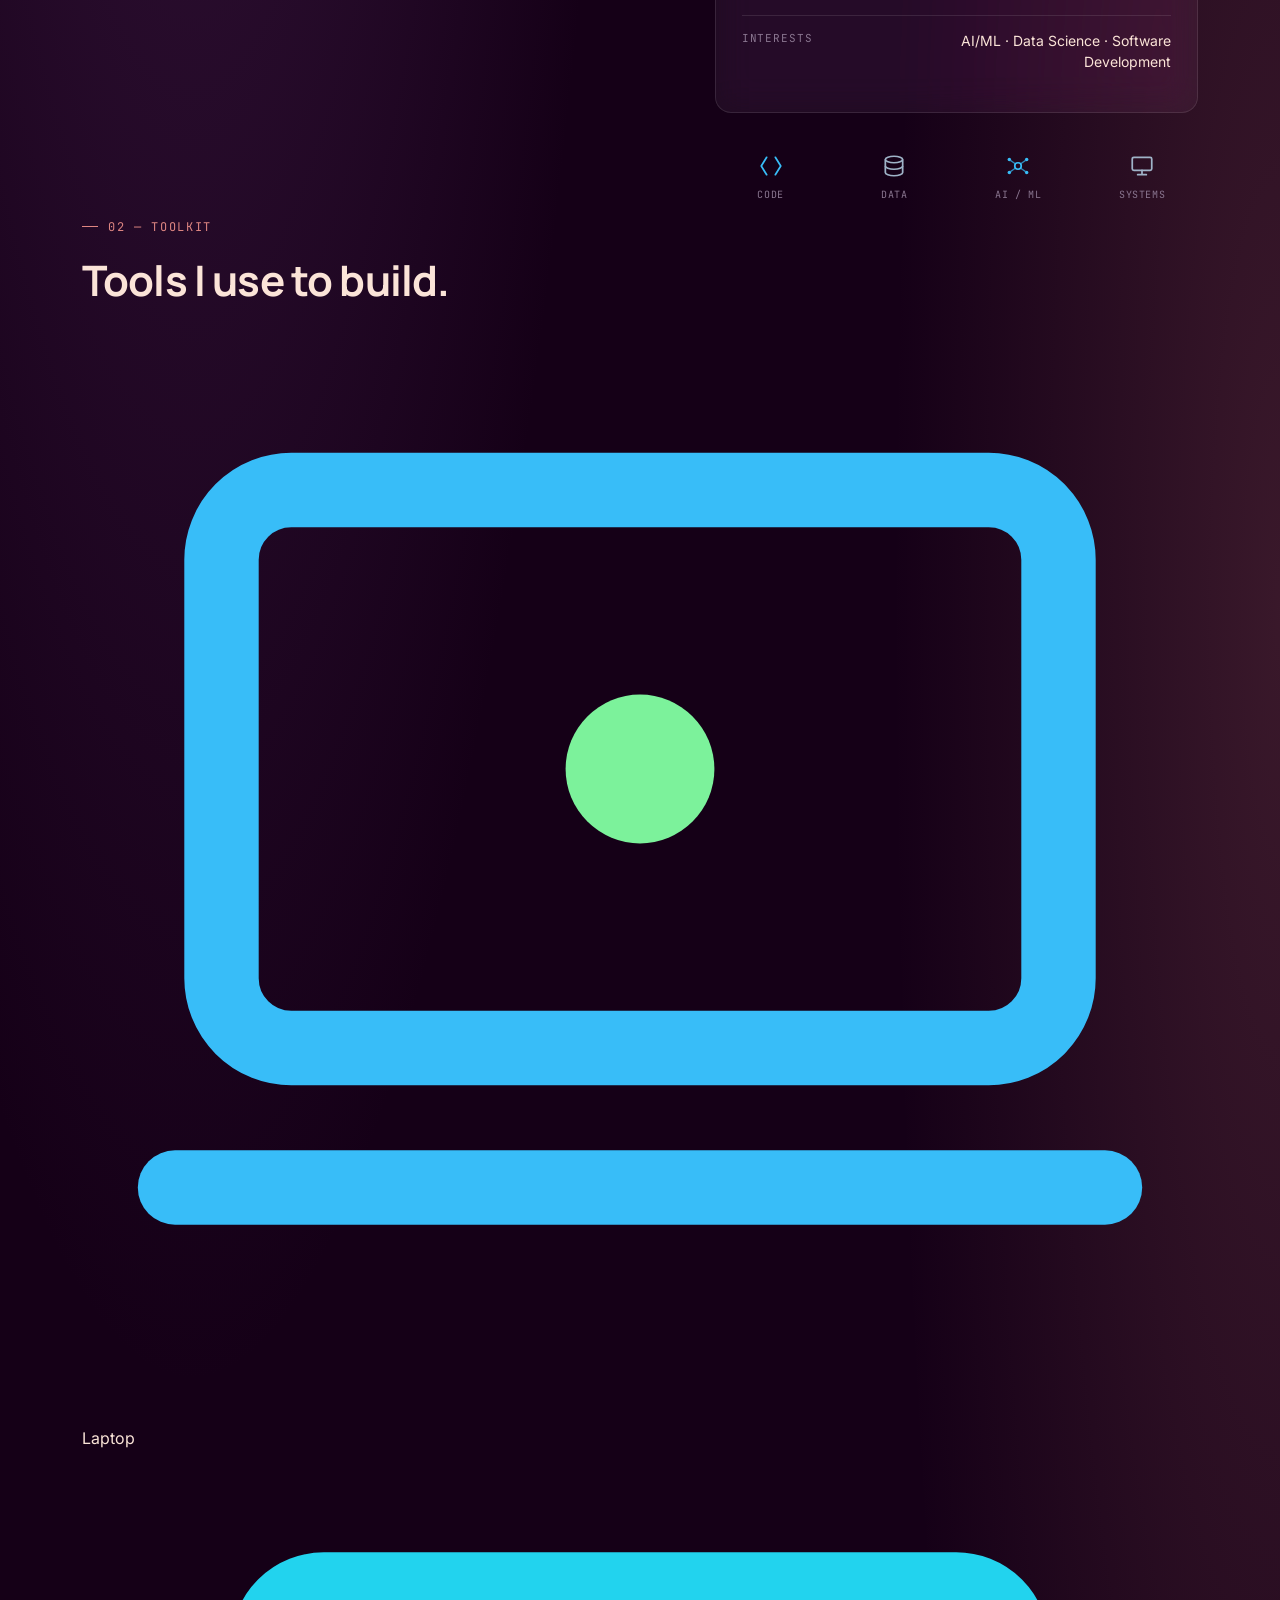
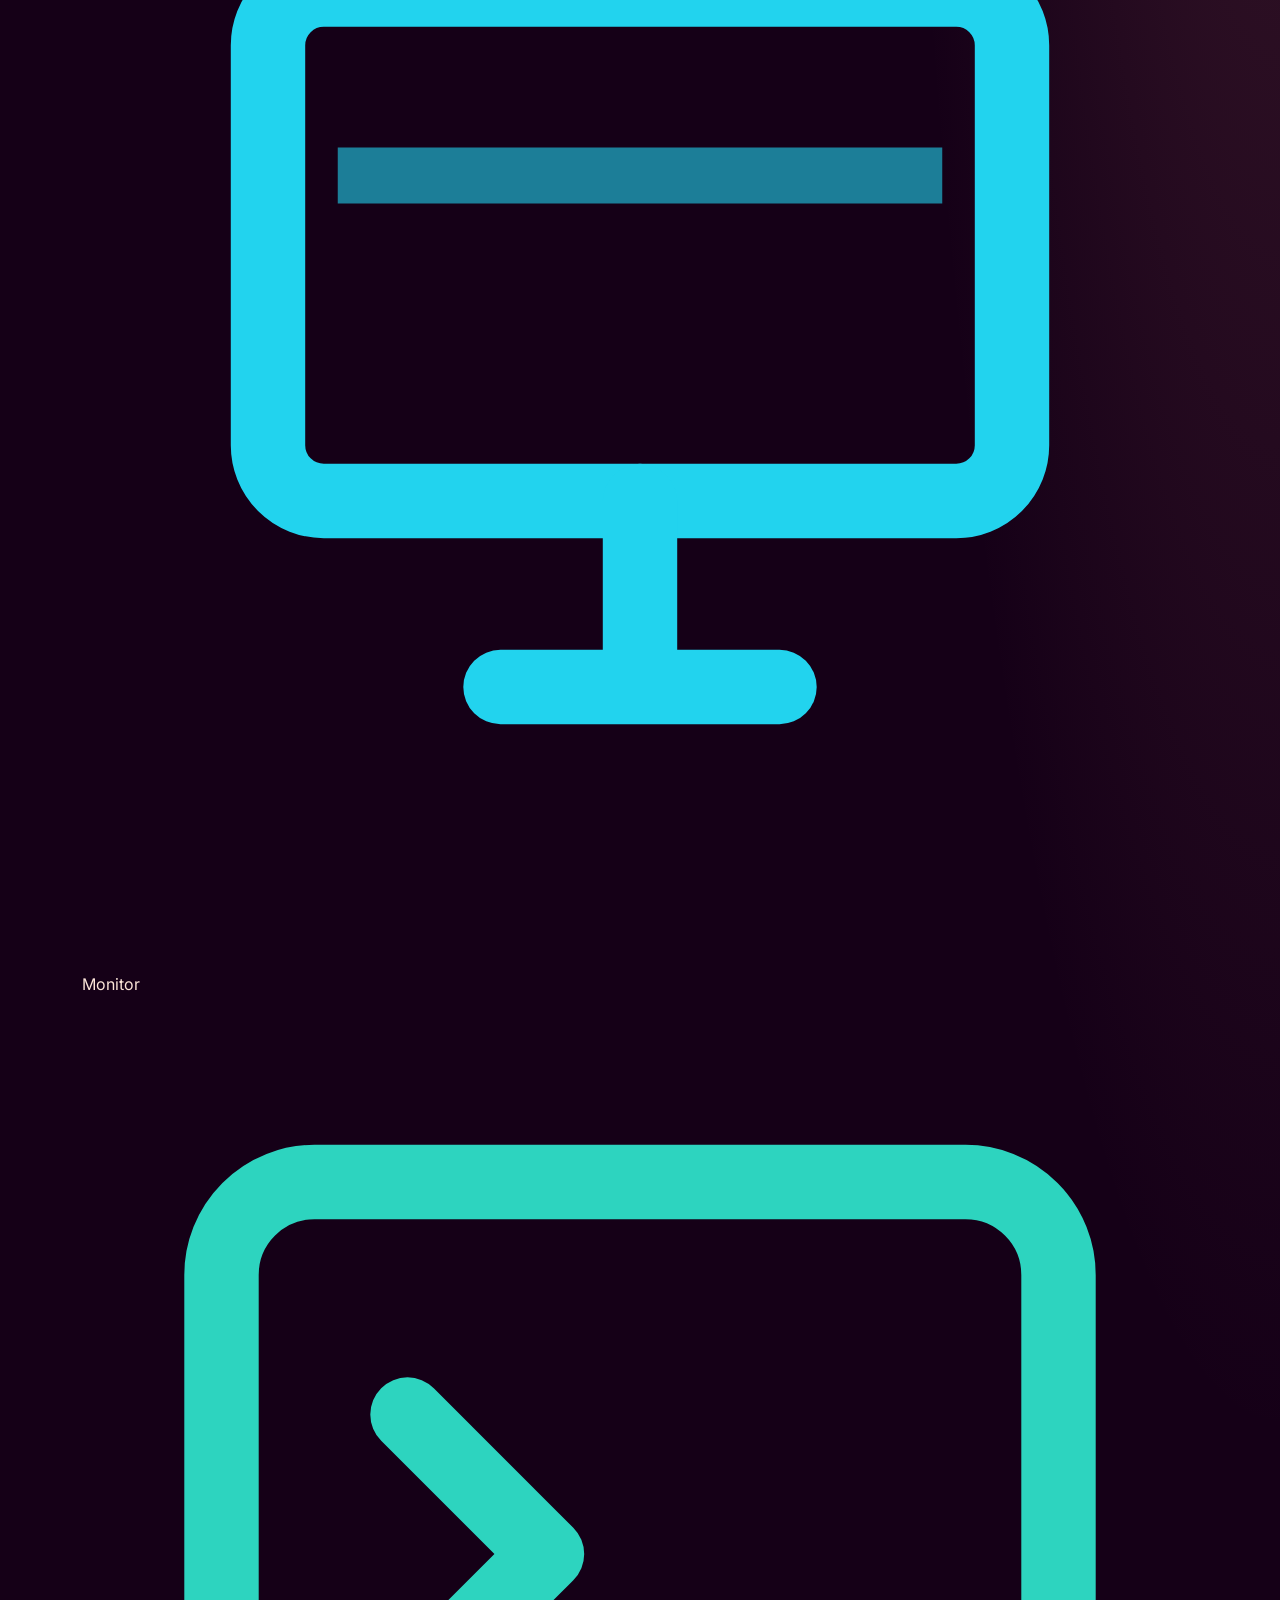
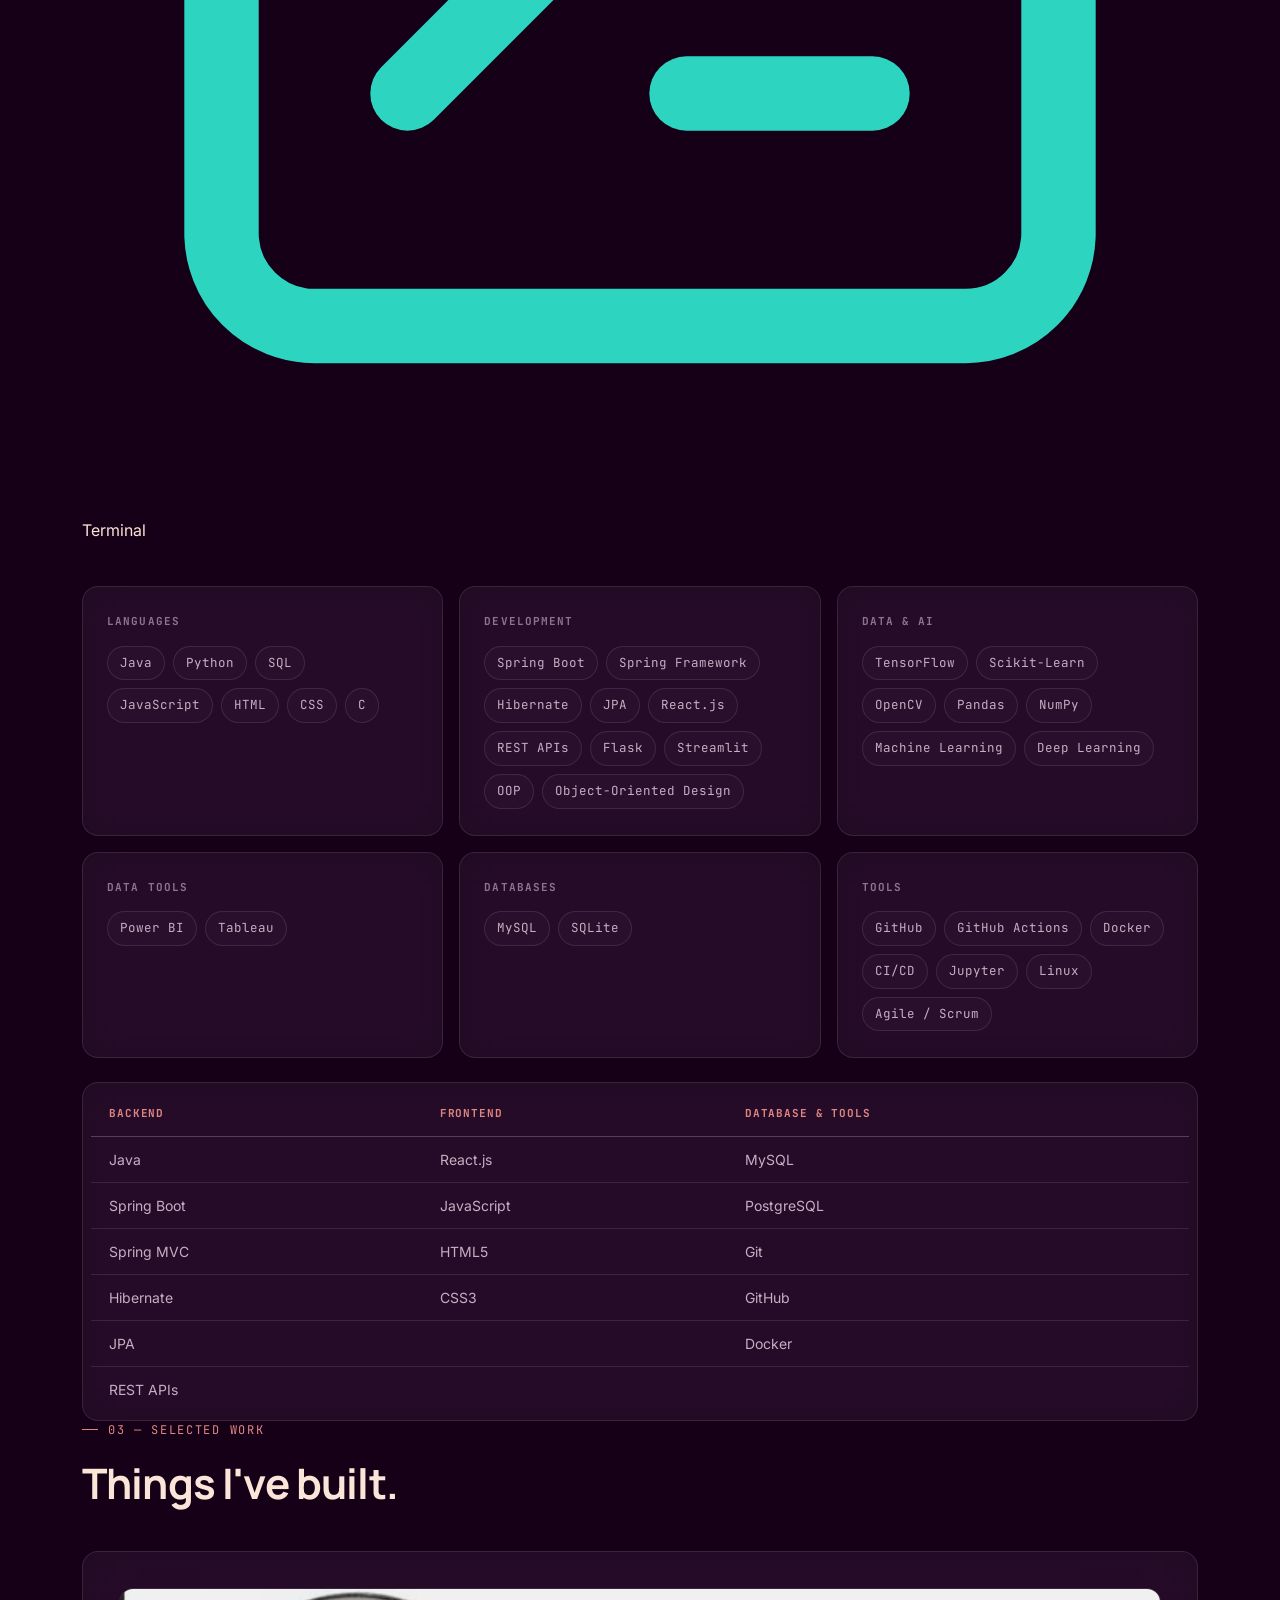
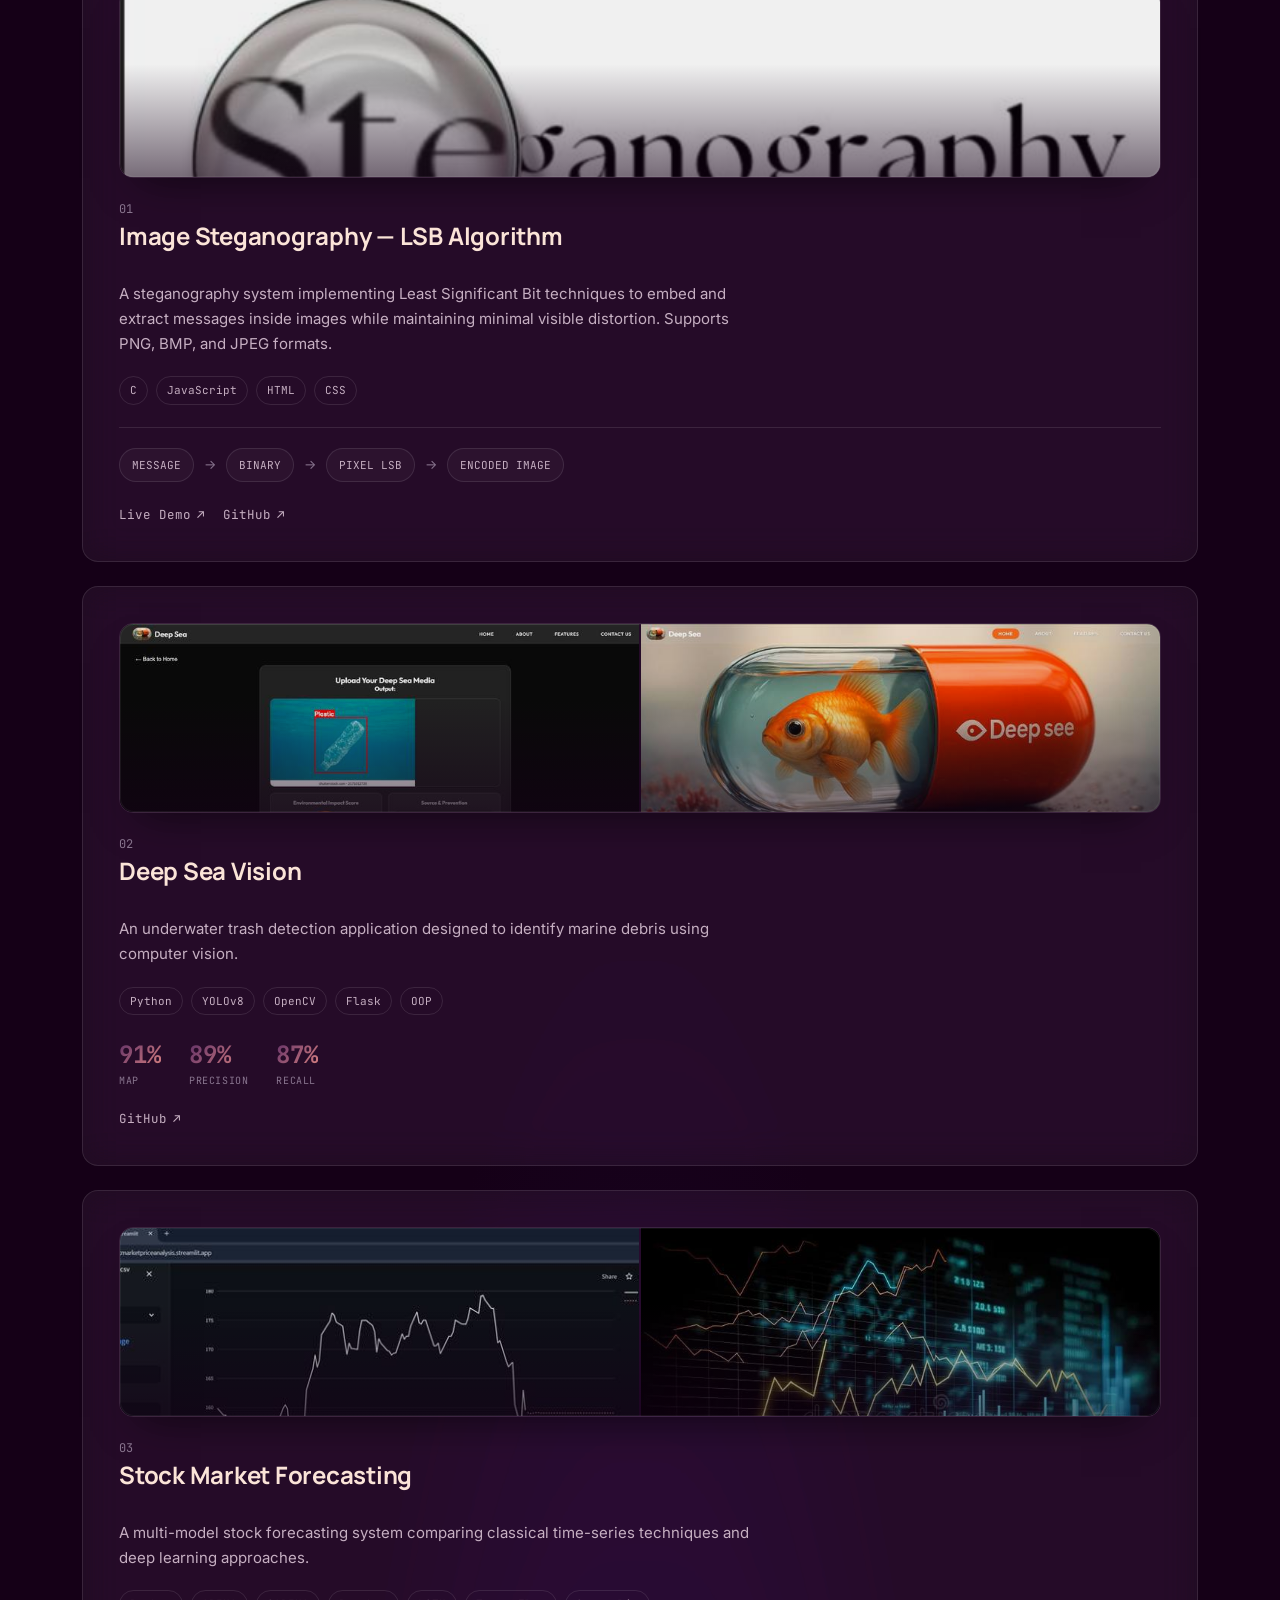
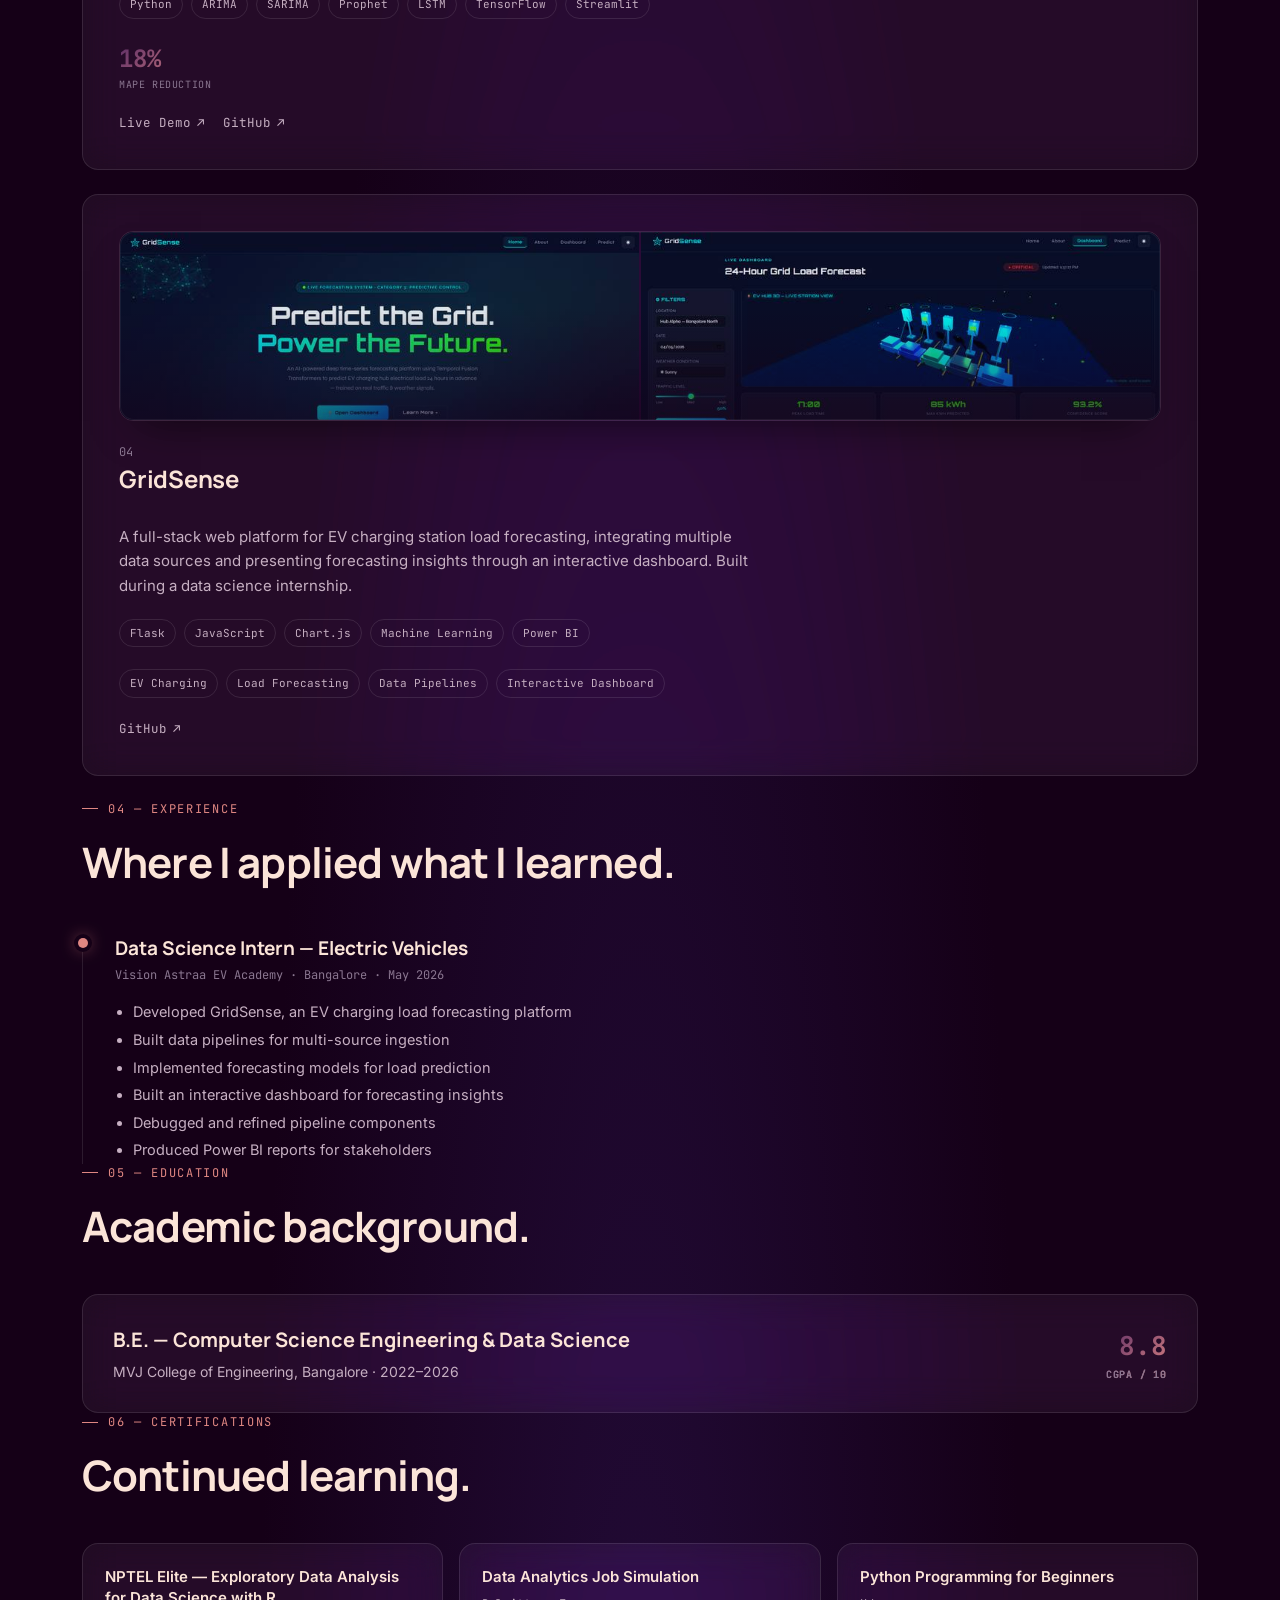
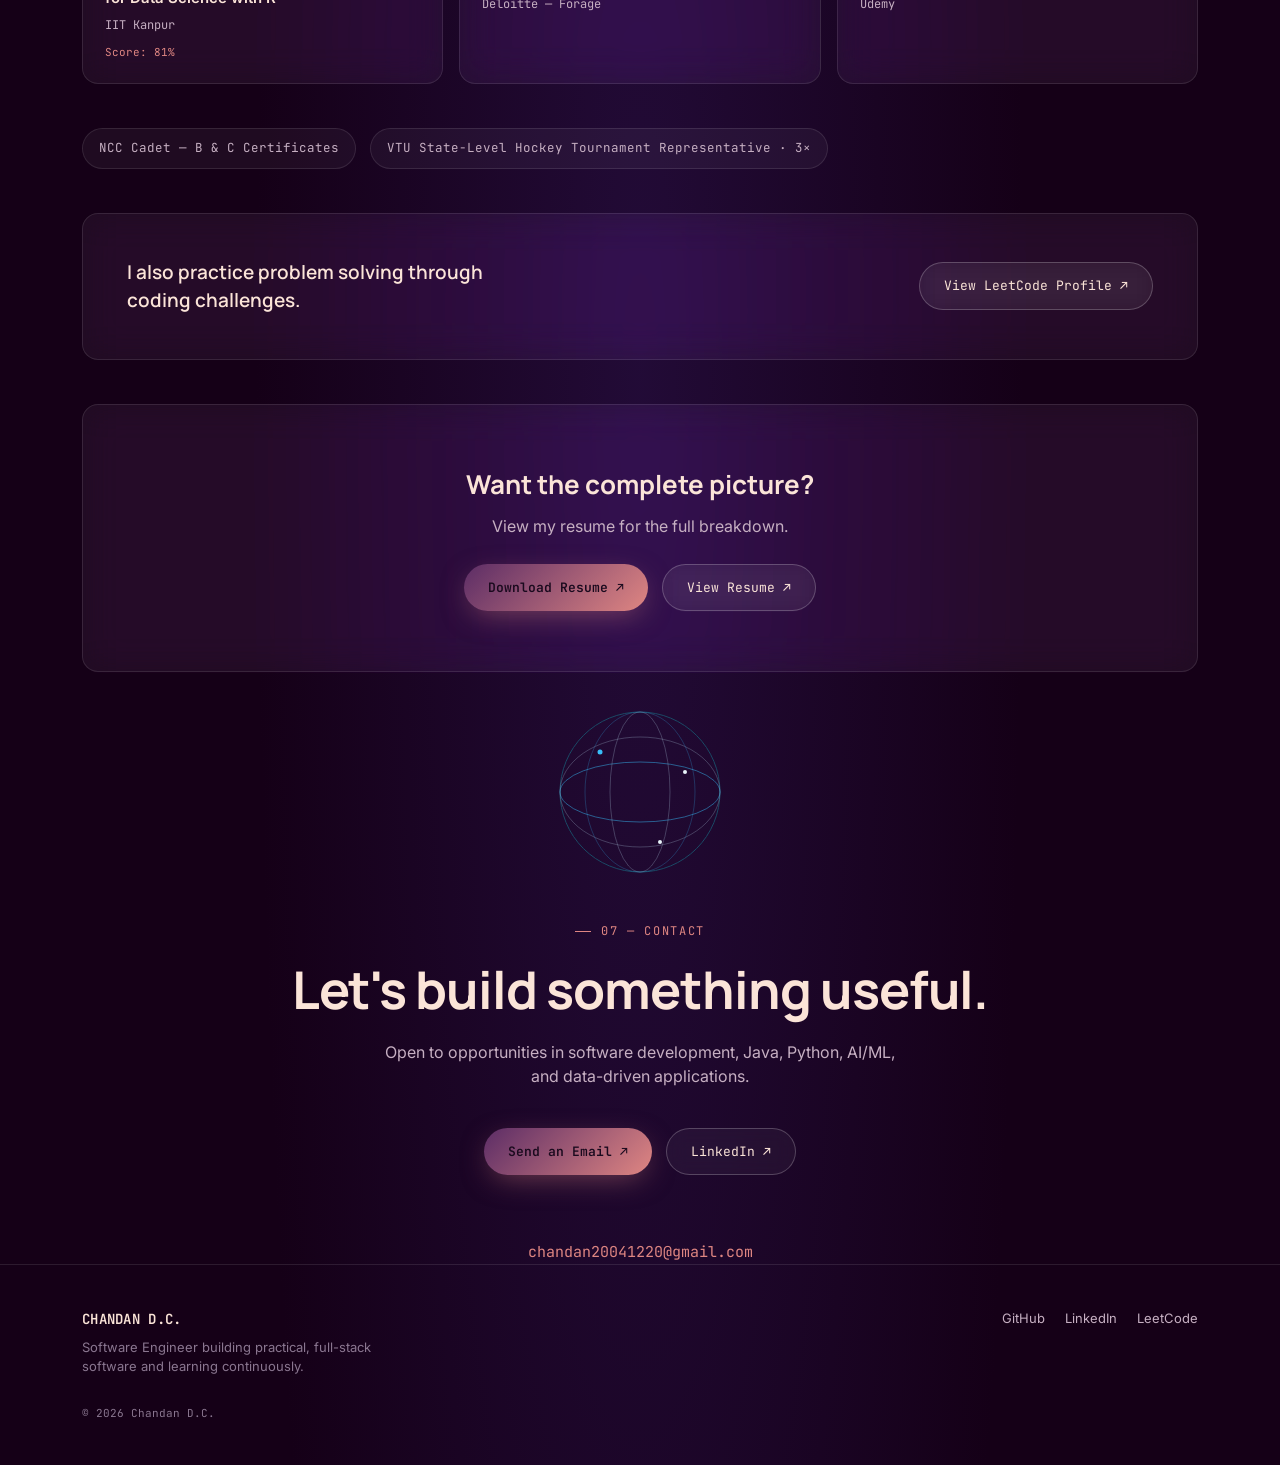
==== commit 30c366ed: "Modified index.html file in master" ====
--- a/index.html
+++ b/index.html
@@ -3,15 +3,15 @@
 <head>
 <meta charset="UTF-8" />
 <meta name="viewport" content="width=device-width, initial-scale=1.0" />
-<title>Chandan D.C. | Computer Science Engineer | Java &amp; Python Developer</title>
-<meta name="description" content="Portfolio of Chandan D.C., a Computer Science Engineer focused on Java, Python, AI/ML, Data Science, and practical software development." />
-<meta property="og:title" content="Chandan D.C. | Computer Science Engineer" />
+<title>Chandan D.C. | Software Engineer | Java Full Stack Developer</title>
+<meta name="description" content="Portfolio of Chandan D.C., a Software Engineer specializing in Java Full Stack development, with working knowledge of Python, AI/ML, and data-driven applications." />
+<meta property="og:title" content="Chandan D.C. | Software Engineer | Java Full Stack" />
 <meta property="og:description" content="Java &amp; Python Developer focused on AI/ML, Data Science, and practical software development." />
 <meta property="og:type" content="website" />
 <link rel="icon" href="data:image/svg+xml,%3Csvg xmlns='http://www.w3.org/2000/svg' viewBox='0 0 32 32'%3E%3Crect width='32' height='32' rx='7' fill='%23190019'/%3E%3Ccircle cx='9' cy='16' r='2.4' fill='%23DF8682'/%3E%3Ccircle cx='23' cy='9' r='2.4' fill='%235C2D66'/%3E%3Ccircle cx='23' cy='23' r='2.4' fill='%235C2D66'/%3E%3Cline x1='9' y1='16' x2='23' y2='9' stroke='%23FBE4D8' stroke-width='1' opacity='0.6'/%3E%3Cline x1='9' y1='16' x2='23' y2='23' stroke='%23FBE4D8' stroke-width='1' opacity='0.6'/%3E%3C/svg%3E" />
 <link rel="preconnect" href="https://fonts.googleapis.com">
 <link rel="preconnect" href="https://fonts.gstatic.com" crossorigin>
-<link href="https://fonts.googleapis.com/css2?family=Manrope:wght@400;500;600;700;800&family=Inter:wght@400;500;600&family=JetBrains+Mono:wght@400;500;600&family=Playfair+Display:ital,wght@1,500;1,600&display=swap" rel="stylesheet">
+<link href="https://fonts.googleapis.com/css2?family=Manrope:wght@400;500;600;700;800&family=Inter:wght@400;500;600&family=JetBrains+Mono:wght@400;500;600&display=swap" rel="stylesheet">
 <link rel="stylesheet" href="styles.css">
 </head>
 <body>
@@ -51,7 +51,7 @@
 <main>
 
   <section class="hero">
-    <div class="hero-bg"><img src="[data-uri]" alt="Software engineer working across a multi-monitor development setup" loading="eager"/></div>
+    <div class="hero-bg"><video id="heroVideo" autoplay muted playsinline preload="auto" aria-hidden="true"><source src="[data-uri]